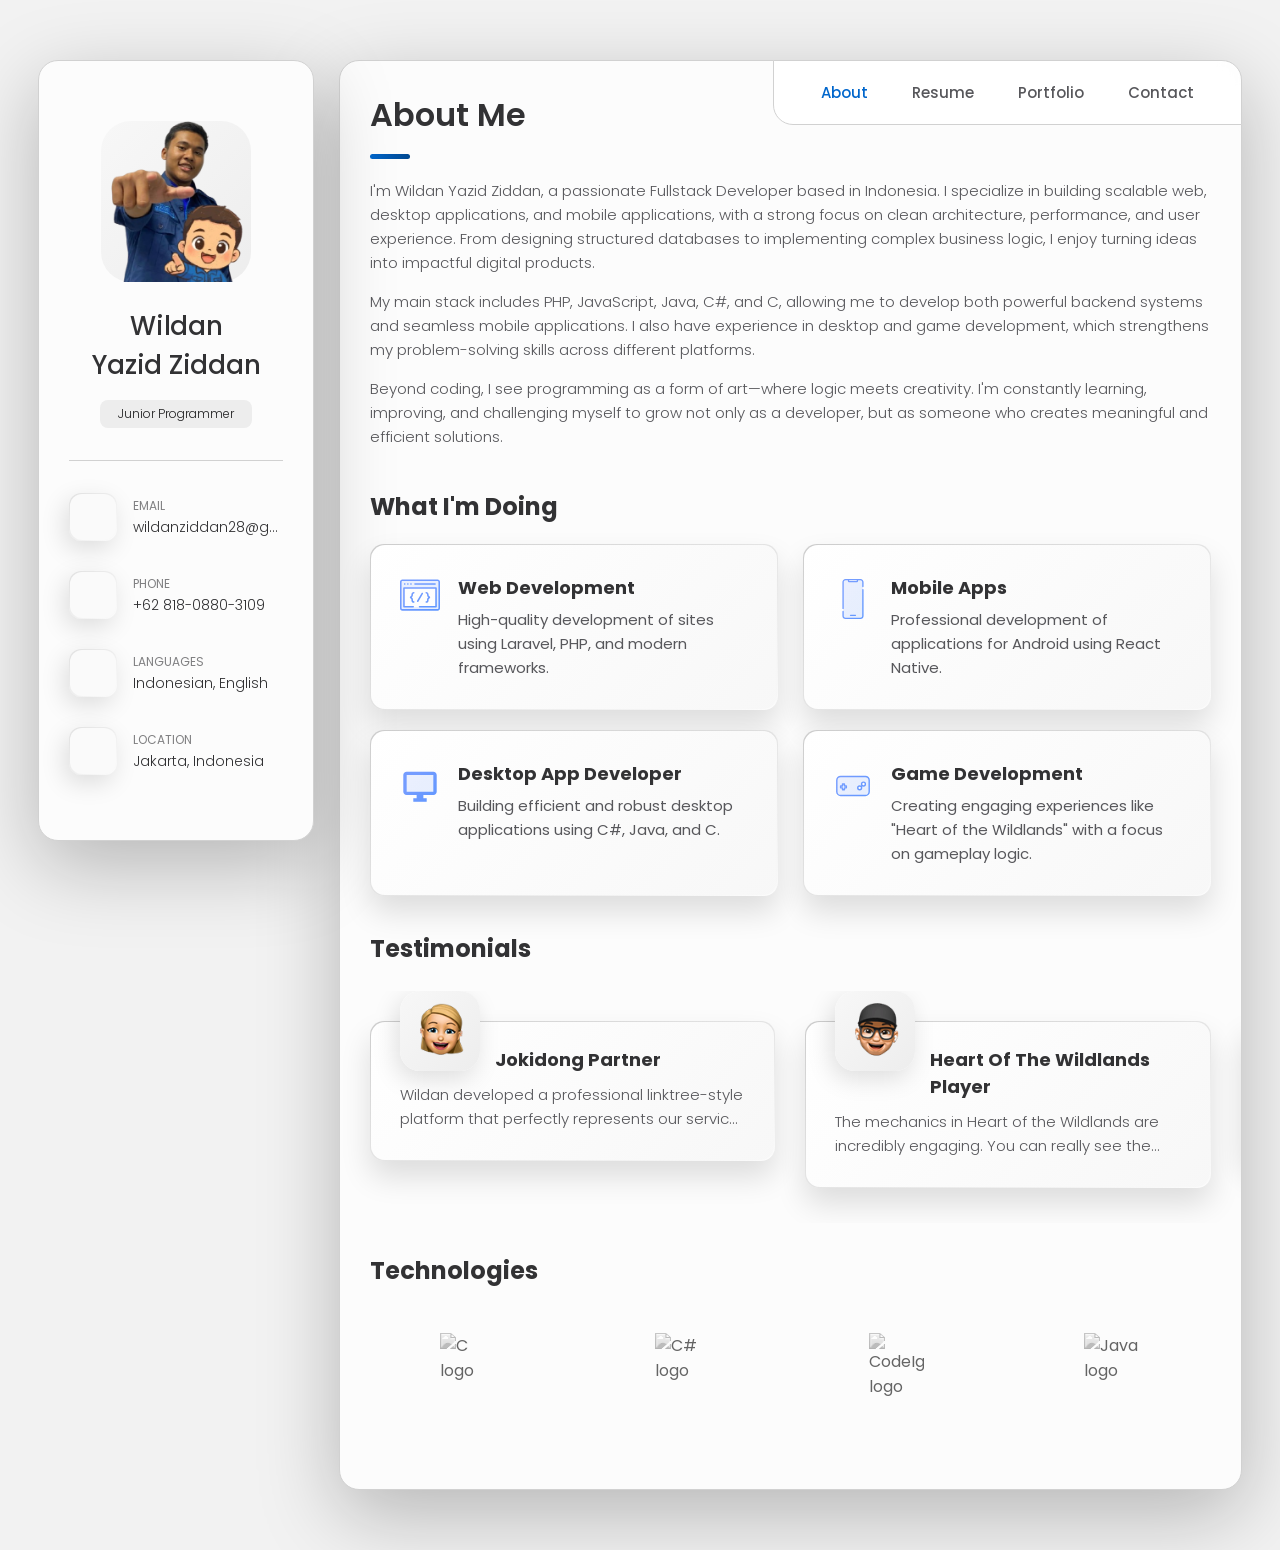
==== index.html @ c7991b30 "Initial commit: Portfolio" ====
<!DOCTYPE html>
<html lang="en">

<head>
  <meta charset="UTF-8">
  <meta http-equiv="X-UA-Compatible" content="IE=edge">
  <meta name="viewport" content="width=device-width, initial-scale=1.0">
  <title>Wildan Yazid Ziddan - Personal Portfolio</title>

  <link rel="shortcut icon" href="./assets/images/logo.png" type="image">

  <link rel="stylesheet" href="./assets/css/style.css">

  <link rel="preconnect" href="https://fonts.googleapis.com">
  <link rel="preconnect" href="https://fonts.gstatic.com" crossorigin>
  <link href="https://fonts.googleapis.com/css2?family=Poppins:wght@300;400;500;600&display=swap" rel="stylesheet">
</head>

<body>

  <main>

    <aside class="sidebar" data-sidebar>

      <div class="sidebar-info">

        <figure class="avatar-box">
          <img src="./assets/images/my-avatar.png" alt="Wildan Yazid Ziddan" width="80">
        </figure>

        <div class="info-content">
          <h1 class="name" title="Wildan Yazid Ziddan">Wildan <br> Yazid Ziddan</h1>

          <p class="title">Junior Programmer</p>
        </div>

        <button class="info_more-btn" data-sidebar-btn>
          <span>Show Contacts</span>

          <ion-icon name="chevron-down"></ion-icon>
        </button>

      </div>

      <div class="sidebar-info_more">

        <div class="separator"></div>

        <ul class="contacts-list">

          <li class="contact-item">

            <div class="icon-box">
              <ion-icon name="mail-outline"></ion-icon>
            </div>

            <div class="contact-info">
              <p class="contact-title">Email</p>

              <a href="mailto:wildanziddan28@gmail.com" class="contact-link">wildanziddan28@gmail.com</a>
            </div>

          </li>

          <li class="contact-item">

            <div class="icon-box">
              <ion-icon name="phone-portrait-outline"></ion-icon>
            </div>

            <div class="contact-info">
              <p class="contact-title">Phone</p>

              <a href="https://wa.me/6281808803109" class="contact-link">+62 818-0880-3109</a>
            </div>

          </li>

          <li class="contact-item">

            <div class="icon-box">
              <ion-icon name="calendar-outline"></ion-icon>
            </div>

            <div class="contact-info">
              <p class="contact-title">Languages</p>

              <time datetime="2026">Indonesian, English</time>
            </div>

          </li>

          <li class="contact-item">

            <div class="icon-box">
              <ion-icon name="location-outline"></ion-icon>
            </div>

            <div class="contact-info">
              <p class="contact-title">Location</p>

              <address>Jakarta, Indonesia</address>
            </div>

          </li>

        </ul>

        <div class="separator"></div>

        <ul class="social-list">

          <li class="social-item">
            <a href="https://github.com/WildanZiddan" class="social-link">
              <ion-icon name="logo-github"></ion-icon>
            </a>
          </li>

          <li class="social-item">
            <a href="https://www.linkedin.com/in/wildan-yazid-ziddan-b8626b362/" class="social-link">
              <ion-icon name="logo-linkedin"></ion-icon>
            </a>
          </li>

          <li class="social-item">
            <a href="https://www.instagram.com/wildanziddan28?utm_source=ig_web_button_share_sheet&igsh=ZDNlZDc0MzIxNw==" class="social-link">
              <ion-icon name="logo-instagram"></ion-icon>
            </a>
          </li>

        </ul>

      </div>

    </aside>

    <div class="main-content">

      <nav class="navbar">

        <ul class="navbar-list">

          <li class="navbar-item">
            <button class="navbar-link  active" data-nav-link>About</button>
          </li>

          <li class="navbar-item">
            <button class="navbar-link" data-nav-link>Resume</button>
          </li>

          <li class="navbar-item">
            <button class="navbar-link" data-nav-link>Portfolio</button>
          </li>

          <!-- <li class="navbar-item">
            <button class="navbar-link" data-nav-link>Blog</button>
          </li> -->

          <li class="navbar-item">
            <button class="navbar-link" data-nav-link>Contact</button>
          </li>

        </ul>

      </nav>

      <article class="about  active" data-page="about">

        <header>
          <h2 class="h2 article-title">About me</h2>
        </header>

        <section class="about-text">
          <p>
            I'm Wildan Yazid Ziddan, a passionate Fullstack Developer based in Indonesia. 
            I specialize in building scalable web, desktop applications, and mobile applications, with a strong focus on clean architecture, 
            performance, and user experience. From designing structured databases to implementing complex business logic, 
            I enjoy turning ideas into impactful digital products.
          </p>        

          <p>
            My main stack includes PHP, JavaScript, Java, C#, and C, allowing me to develop both powerful backend systems 
            and seamless mobile applications. I also have experience in desktop and game development, which strengthens my problem-solving 
            skills across different platforms.
          </p>        

          <p>
            Beyond coding, I see programming as a form of art—where logic meets creativity. I'm constantly learning, improving, 
            and challenging myself to grow not only as a developer, but as someone who creates meaningful and efficient solutions.
          </p>
        </section>


        <section class="service">

          <h3 class="h3 service-title">What i'm doing</h3>

          <ul class="service-list">

            <li class="service-item">

              <div class="service-icon-box">
                <img src="./assets/images/icon-dev.svg" alt="web development icon" width="40">
              </div>

              <div class="service-content-box">
                <h4 class="h4 service-item-title">Web development</h4>

                <p class="service-item-text">
                  High-quality development of sites using Laravel, PHP, and modern frameworks.
                </p>
              </div>

            </li>

            <li class="service-item">

              <div class="service-icon-box">
                <img src="./assets/images/icon-app.svg" alt="mobile app icon" width="40">
              </div>

              <div class="service-content-box">
                <h4 class="h4 service-item-title">Mobile apps</h4>

                <p class="service-item-text">
                  Professional development of applications for Android using React Native.
                </p>
              </div>

            </li>

            <li class="service-item">
              <div class="service-icon-box">
                <img src="./assets/images/icon-desktop.svg" alt="Desktop app icon" width="40">
              </div>
            
              <div class="service-content-box">
                <h4 class="h4 service-item-title">Desktop App Developer</h4>
                <p class="service-item-text">
                  Building efficient and robust desktop applications using C#, Java, and C.
                </p>
              </div>
            </li>

            <li class="service-item">
              <div class="service-icon-box">
                <img src="./assets/images/icon-game.svg" alt="Game development icon" width="40">
              </div>
            
              <div class="service-content-box">
                <h4 class="h4 service-item-title">Game Development</h4>
                <p class="service-item-text">
                  Creating engaging experiences like "Heart of the Wildlands" with a focus on gameplay logic.
                </p>
              </div>
            </li>
          </ul>

        </section>

        <section class="testimonials">

          <h3 class="h3 testimonials-title">Testimonials</h3>

          <ul class="testimonials-list has-scrollbar">

          <li class="testimonials-item">
            <div class="content-card" data-testimonials-item>
              <figure class="testimonials-avatar-box">
                <img src="./assets/images/avatar-2.png" alt="Joki Dong Client" width="60" data-testimonials-avatar>
              </figure>

              <h4 class="h4 testimonials-item-title" data-testimonials-title>Jokidong Partner</h4>

              <div class="testimonials-text" data-testimonials-text>
                <p>
                  Wildan developed a professional linktree-style platform that perfectly represents our service. 
                  The design is intuitive and the performance is top-notch, making it easier for our clients 
                  to access our coding and design services.
                </p>
              </div>
            </div>
            </li>

            <li class="testimonials-item">
            <div class="content-card" data-testimonials-item>
              <figure class="testimonials-avatar-box">
                <img src="./assets/images/avatar-1.png" alt="Game Player" width="60" data-testimonials-avatar>
              </figure>

              <h4 class="h4 testimonials-item-title" data-testimonials-title>Heart of the Wildlands Player</h4>

              <div class="testimonials-text" data-testimonials-text>
                <p>
                  The mechanics in Heart of the Wildlands are incredibly engaging. You can really see the effort 
                  put into the logic and gameplay balance. It's a solid project that demonstrates great potential 
                  in creative development.
                </p>
              </div>
            </div>
            </li>

            <li class="testimonials-item">
            <div class="content-card" data-testimonials-item>
              <figure class="testimonials-avatar-box">
                <img src="./assets/images/avatar-4.png" alt="Dans Laundry" width="60" data-testimonials-avatar>
              </figure>

              <h4 class="h4 testimonials-item-title" data-testimonials-title>Dans Laundry Partner</h4>

              <div class="testimonials-text" data-testimonials-text>
                <p>
                  The landing page Wildan created was essential for branding our laundry business. The information 
                  is presented clearly, the layout is professional, and it has helped build trust with our 
                  customers from the very first glance.
                </p>
              </div>
            </div>
          </li>

          </ul>

        </section>


        <div class="modal-container" data-modal-container>

          <div class="overlay" data-overlay></div>

          <section class="testimonials-modal">

            <button class="modal-close-btn" data-modal-close-btn>
              <ion-icon name="close-outline"></ion-icon>
            </button>

            <div class="modal-img-wrapper">
              <figure class="modal-avatar-box">
                <img src="./assets/images/avatar-1.png" alt="Client" width="80" data-modal-img>
              </figure>

              <img src="./assets/images/icon-quote.svg" alt="quote icon">
            </div>

            <div class="modal-content">
              <h4 class="h3 modal-title" data-modal-title>Client Feedback</h4>
              <time datetime="2026-02-15">15 February, 2026</time>
              <div data-modal-text>
                <p>Detailed feedback content goes here...</p>
              </div>
            </div>

          </section>

        </div>


        <section class="clients">
          <h3 class="h3 clients-title">Technologies</h3>        

          <ul class="clients-list has-scrollbar">       

            <li class="clients-item">
              <a>
                <img src="https://cdn.jsdelivr.net/gh/devicons/devicon/icons/c/c-original.svg" alt="C logo">
              </a>
            </li>       

            <li class="clients-item">
              <a>
                <img src="https://cdn.jsdelivr.net/gh/devicons/devicon/icons/csharp/csharp-original.svg" alt="C# logo">
              </a>
            </li>       

            <li class="clients-item">
              <a>
                <img src="https://cdn.simpleicons.org/codeigniter/EE4323" alt="CodeIgniter logo">
              </a>
            </li>       

            <li class="clients-item">
              <a>
                <img src="https://cdn.simpleicons.org/openjdk/FF9800" alt="Java logo">
              </a>
            </li>       

            <li class="clients-item">
              <a href="#">
                <img src="https://cdn.simpleicons.org/javascript/F7DF1E" alt="JavaScript logo">
              </a>
            </li>       

            <li class="clients-item">
              <a href="#">
                <img src="https://cdn.simpleicons.org/laravel/FF2D20" alt="Laravel logo">
              </a>
            </li>       

            <li class="clients-item">
              <a href="#">
                <img src="https://cdn.simpleicons.org/mysql/4479A1" alt="MySQL logo">
              </a>
            </li>       

            <li class="clients-item">
              <a href="#">
                <img src="https://cdn.simpleicons.org/php/777BB4" alt="PHP logo">
              </a>
            </li>       

            <li class="clients-item">
              <a href="#">
                <img src="https://cdn.simpleicons.org/react/61DAFB" alt="React logo">
              </a>
            </li>       

          </ul>
        </section>

      </article>

      <article class="resume" data-page="resume">

        <header>
          <h2 class="h2 article-title">Resume</h2>
        </header>

        <section class="timeline">
          <div class="title-wrapper">
            <div class="icon-box">
              <ion-icon name="book-outline"></ion-icon>
            </div>
          
            <h3 class="h3">Education</h3>
          </div>
        
          <ol class="timeline-list">
          
            <li class="timeline-item">
              <h4 class="h4 timeline-item-title">Astra Polytechnic — Informatics Management</h4>
              <span>2024 — 2027</span>
              <p class="timeline-text">
                Studying Informatics Management with a focus on software engineering, system analysis, and application development.
              </p>
            </li>
          
            <li class="timeline-item">
              <h4 class="h4 timeline-item-title">SMK 1 Perguruan Cikini — Software Engineering</h4>
              <span>2021 — 2024</span>
              <p class="timeline-text">
                Majored in software engineering, building strong fundamentals in programming, databases, and application development.
              </p>
            </li>
          
          </ol>
        
        </section>

        <section class="timeline">
          <div class="title-wrapper">
            <div class="icon-box">
              <ion-icon name="book-outline"></ion-icon>
            </div>        

            <h3 class="h3">Experience</h3>
          </div>        

          <ol class="timeline-list">        

            <li class="timeline-item">
              <h4 class="h4 timeline-item-title">Education Department Member – Programming Division, Informatics Management Student Association</h4>
              <span>2025 — 2026</span>
              <p class="timeline-text">
                Contributed to educational programs and student development initiatives, collaborating with teams 
                to organize academic activities and improve learning experiences.
              </p>
            </li>       

            <li class="timeline-item">
              <h4 class="h4 timeline-item-title">Head of Committee, Pelatihan UI/UX 2025</h4>
              <span>2025</span>
              <p class="timeline-text">
                Led the planning and execution of a UI/UX training program, coordinating teams, managing timelines, 
                and ensuring a successful and impactful event for participants.
              </p>
            </li>       

          </ol>       

        </section>

        <section class="skill">
        
          <h3 class="h3 skills-title">My skills</h3>
        
          <ul class="skills-list content-card">
          
            <li class="skills-item">
              <div class="title-wrapper">
                <h5 class="h5">Backend Development</h5>
                <data value="80">80%</data>
              </div>
            
              <div class="skill-progress-bg">
                <div class="skill-progress-fill" style="width: 80%;"></div>
              </div>
              <p class="skill-text">Laravel, Codeigniter, PHP, C#</p>
            </li>
          
            <li class="skills-item">
              <div class="title-wrapper">
                <h5 class="h5">Frontend & Mobile Development</h5>
                <data value="90">90%</data>
              </div>
            
              <div class="skill-progress-bg">
                <div class="skill-progress-fill" style="width: 90%;"></div>
              </div>
              <p class="skill-text">JavaScript, React Native, Mobile UI/UX Design</p>
            </li>
          
            <li class="skills-item">
              <div class="title-wrapper">
                <h5 class="h5">Desktop & Game Development</h5>
                <data value="75">75%</data>
              </div>
            
              <div class="skill-progress-bg">
                <div class="skill-progress-fill" style="width: 75%;"></div>
              </div>
              <p class="skill-text">C#(Desktop Apps), Java, C(CLI Integrated)</p>
            </li>
          
            <li class="skills-item">
              <div class="title-wrapper">
                <h5 class="h5">Database & System Design</h5>
                <data value="70">70%</data>
              </div>
            
              <div class="skill-progress-bg">
                <div class="skill-progress-fill" style="width: 70%;"></div>
              </div>
              <p class="skill-text">MySQL, SQL Server, System Architecture</p>
            </li>
          
            <li class="skills-item">
              <div class="title-wrapper">
                <h5 class="h5">Software Engineering</h5>
                <data value="75">75%</data>
              </div>
            
              <div class="skill-progress-bg">
                <div class="skill-progress-fill" style="width: 75%;"></div>
              </div>
              <p class="skill-text">UML Modeling, SRS, BRD, Technical Documentation</p>
            </li>
          
          </ul>
        
        </section>
      </article>

      <article class="portfolio" data-page="portfolio">

        <header>
          <h2 class="h2 article-title">Portfolio</h2>
        </header>

        <section class="projects">

          <ul class="filter-list">
            <li class="filter-item"><button class="active" data-filter-btn>All</button></li>
            <li class="filter-item"><button data-filter-btn>Web development</button></li>
            <li class="filter-item"><button data-filter-btn>Application Development</button></li>
              <li class="filter-item"><button data-filter-btn>Game Development</button></li>
          </ul>

          <div class="filter-select-box">
            <button class="filter-select" data-select>
              <div class="select-value" data-selecct-value>Select category</div>
              <div class="select-icon"><ion-icon name="chevron-down"></ion-icon></div>
            </button>
            <ul class="select-list">
              <li class="select-item"><button data-select-item>All</button></li>
              <li class="select-item"><button data-select-item>Web development</button></li>
              <li class="select-item"><button data-select-item>Application Development</button></li>
              <li class="select-item"><button data-select-item>Game Development</button></li>
            </ul>
          </div>

          <ul class="project-list">

            <li class="project-item  active" data-filter-item data-category="web development">
              <a href="https://joki-dong-linktree.vercel.app/" target="_blank">
                <figure class="project-img">
                  <div class="project-item-icon-box"><ion-icon name="eye-outline"></ion-icon></div>
                  <img src="./assets/images/project-jokidong.png" alt="Joki Dong" loading="lazy">
                </figure>
                <h3 class="project-title">Joki Dong Linktree</h3>
                <p class="project-category">Web development</p>
              </a>
            </li>

            <li class="project-item  active" data-filter-item data-category="application development">
              <a href="#">
                <figure class="project-img">
                  <div class="project-item-icon-box"><ion-icon name="eye-outline"></ion-icon></div>
                  <img src="./assets/images/project-smed.png" alt="Pharmacy Management System" loading="lazy">
                </figure>
                <h3 class="project-title">S-Med</h3>
                <p class="project-category">Application Development</p>
              </a>
            </li>

            <li class="project-item  active" data-filter-item data-category="application development">
              <a href="#">
                <figure class="project-img">
                  <div class="project-item-icon-box"><ion-icon name="eye-outline"></ion-icon></div>
                  <img src="./assets/images/project-karaokepoprock.png" alt="PopRock" loading="lazy">
                </figure>
                <h3 class="project-title">Karaoke PopRock — Karaoke Management System</h3>
                <p class="project-category">Application Development</p>
              </a>
            </li>

            <li class="project-item  active" data-filter-item data-category="game development">
              <a href="#">
                <figure class="project-img">
                  <div class="project-item-icon-box"><ion-icon name="eye-outline"></ion-icon></div>
                  <img src="./assets/images/project-hotw.png" alt="Heart Of The Wildlands" loading="lazy">
                </figure>
                <h3 class="project-title">Heart Of The Wildlands - 2D Game</h3>
                <p class="project-category">Game Development</p>
              </a>
            </li>

            <li class="project-item  active" data-filter-item data-category="web development">
              <a href="#">
                <figure class="project-img">
                  <div class="project-item-icon-box"><ion-icon name="eye-outline"></ion-icon></div>
                  <img src="./assets/images/project-danslaundry.png" alt="Dans Laundry Landing Page" loading="lazy">
                </figure>
                <h3 class="project-title">Dans Laundry Landing Page</h3>
                <p class="project-category">Web Development</p>
              </a>
            </li>

            </ul>

        </section>

      </article>

      <!-- <article class="blog" data-page="blog">

        <header>
          <h2 class="h2 article-title">Blog</h2>
        </header>

        <section class="blog-posts">

          <ul class="blog-posts-list">

            <li class="blog-post-item">
              <a href="#">
                <figure class="blog-banner-box">
                  <img src="./assets/images/blog-1.jpg" alt="Migration Challenges" loading="lazy">
                </figure>
                <div class="blog-content">
                  <div class="blog-meta">
                    <p class="blog-category">Development</p>
                    <span class="dot"></span>
                    <time datetime="2025-09-24">Sep 24, 2025</time>
                  </div>
                  <h3 class="h3 blog-item-title">Migrating from ASP.NET to Laravel 9</h3>
                  <p class="blog-text">
                    Lessons learned while handling risk management and database mapping.
                  </p>
                </div>
              </a>
            </li>

            <li class="blog-post-item">
              <a href="#">
                <figure class="blog-banner-box">
                  <img src="./assets/images/blog-2.jpg" alt="React Native Tips" loading="lazy">
                </figure>
                <div class="blog-content">
                  <div class="blog-meta">
                    <p class="blog-category">Mobile</p>
                    <span class="dot"></span>
                    <time datetime="2026-01-22">Jan 22, 2026</time>
                  </div>
                  <h3 class="h3 blog-item-title">Building a Simple Egg Timer in React Native</h3>
                  <p class="blog-text">
                    A walkthrough of state management and interval hooks in mobile development.
                  </p>
                </div>
              </a>
            </li>

            </ul>

        </section>

      </article> -->

      <article class="contact" data-page="contact">

        <header>
          <h2 class="h2 article-title">Contact</h2>
        </header>

        <section class="mapbox" data-mapbox>
          <figure>
            <iframe
              src="https://www.google.com/maps/embed?pb=!1m18!1m12!1m3!1d126906.3074874806!2d106.7196772!3d-6.229728!2m3!1f0!2f0!3f0!3m2!1i1024!2i768!4f13.1!3m3!1m2!1s0x2e69f3e945e3fa87%3A0x401576d14193040!2sJakarta!5e0!3m2!1sen!2sid!4v1640000000000!5m2!1sen!2sid"
              width="400" height="300" loading="lazy"></iframe>
          </figure>
        </section>

        <section class="contact-form">

          <h3 class="h3 form-title">Contact Form</h3>

          <form action="https://formsubmit.co/wildanziddan28@gmail.com" method="POST" class="form" target="_blank" data-form>

            <div class="input-wrapper">
              <input type="text" name="fullname" class="form-input" placeholder="Full name" required data-form-input>

              <input type="email" name="email" class="form-input" placeholder="Email address" required data-form-input>
            </div>

            <textarea name="message" class="form-input" placeholder="Your Message" required data-form-input></textarea>

            <button class="form-btn" type="submit" disabled data-form-btn>
              <ion-icon name="paper-plane"></ion-icon>
              <span>Send Message</span>
            </button>

          </form>

        </section>

      </article>

    </div>

  </main>

  <script src="./assets/js/script.js"></script>

  <script type="module" src="https://unpkg.com/ionicons@5.5.2/dist/ionicons/ionicons.esm.js"></script>
  <script nomodule src="https://unpkg.com/ionicons@5.5.2/dist/ionicons/ionicons.js"></script>

</body>

</html>
---- assets/css/style.css ----
/*-----------------------------------*\
  #style.css
\*-----------------------------------*/


/**
 * copyright 2022 @codewithsadee
 */





/*-----------------------------------*\
  #CUSTOM PROPERTY
\*-----------------------------------*/

:root {

  /**
   * colors
   */

  /* BACKGROUND UTAMA - Putih bersih */
/* BACKGROUND */
  --bg-gradient-onyx: linear-gradient(to bottom right, hsl(0, 0%, 97%), hsl(0, 0%, 93%));
  --smoky-black: hsl(0, 0%, 95%); /* body background */

  /* CONTAINER */
  --bg-gradient-jet: linear-gradient(135deg, hsl(0, 0%, 100%), hsl(0, 0%, 97%));
  --eerie-black-1: hsl(0, 0%, 100%);
  --eerie-black-2: hsl(0, 0%, 99%);
  --onyx: hsl(0, 0%, 93%);
  --jet: hsl(0, 0%, 82%); /* border — lebih gelap biar keliatan */

  /* TEKS */
  --white-1: hsl(240, 2%, 12%);   /* judul utama */
  --white-2: hsl(240, 2%, 20%);   /* teks sekunder */
  --light-gray: hsl(240, 2%, 35%);
  --light-gray-70: hsla(240, 2%, 30%, 0.7);

  /* AKSEN BIRU */
  --orange-yellow-crayola: hsl(210, 100%, 40%);
  --vegas-gold: hsl(210, 100%, 35%);
  --text-gradient-yellow: linear-gradient(to right, hsl(210, 100%, 40%), hsl(210, 100%, 28%));

  /* GRADIENT AKSEN */
  --bg-gradient-yellow-1: linear-gradient(to bottom right, hsl(210, 100%, 50%), hsla(210, 100%, 40%, 0));
  --bg-gradient-yellow-2: linear-gradient(135deg, hsla(210, 100%, 45%, 0.15), hsla(210, 100%, 40%, 0)) hsl(0, 0%, 100%);
  --border-gradient-onyx: linear-gradient(to bottom right, hsl(0, 0%, 80%), transparent);

  /* SHADOW — lebih ringan untuk light mode */
  --shadow-1: -4px 8px 24px hsla(0, 0%, 0%, 0.08);
  --shadow-2: 0 16px 30px hsla(0, 0%, 0%, 0.08);
  --shadow-3: 0 16px 40px hsla(0, 0%, 0%, 0.08);
  --shadow-4: 0 25px 50px hsla(0, 0%, 0%, 0.06);
  --shadow-5: 0 24px 80px hsla(0, 0%, 0%, 0.10);


  /**
   * typography
   */

  /* font-family */
  --ff-poppins: 'Poppins', sans-serif;

  /* font-size */
  --fs-1: 24px;
  --fs-2: 18px;
  --fs-3: 17px;
  --fs-4: 16px;
  --fs-5: 15px;
  --fs-6: 14px;
  --fs-7: 13px;
  --fs-8: 11px;

  /* font-weight */
  --fw-300: 300;
  --fw-400: 400;
  --fw-500: 500;
  --fw-600: 600;

  /**
   * shadow
   */
  
  --shadow-1: -4px 8px 24px hsla(0, 0%, 0%, 0.25);
  --shadow-2: 0 16px 30px hsla(0, 0%, 0%, 0.25);
  --shadow-3: 0 16px 40px hsla(0, 0%, 0%, 0.25);
  --shadow-4: 0 25px 50px hsla(0, 0%, 0%, 0.15);
  --shadow-5: 0 24px 80px hsla(0, 0%, 0%, 0.25);

  /**
   * transition
   */

  --transition-1: 0.25s ease;
  --transition-2: 0.5s ease-in-out;

}





/*-----------------------------------*\
  #RESET
\*-----------------------------------*/

*, *::before, *::after {
  margin: 0;
  padding: 0;
  box-sizing: border-box;
}

a { text-decoration: none; }

li { list-style: none; }

img, ion-icon, a, button, time, span, svg  { display: block; }

button {
  font: inherit;
  background: none;
  border: none;
  text-align: left;
  cursor: pointer;
}

input, textarea {
  display: block;
  width: 100%;
  background: none;
  font: inherit;
}

::selection {
  background: var(--orange-yellow-crayola);
  color: var(--smoky-black);
}

:focus { outline-color: var(--orange-yellow-crayola); }

html { font-family: var(--ff-poppins); }

body { background: var(--smoky-black); }





/*-----------------------------------*\
  #REUSED STYLE
\*-----------------------------------*/

.sidebar,
article {
  background: var(--eerie-black-2);
  border: 1px solid var(--jet);
  border-radius: 20px;
  padding: 15px 30px;
  box-shadow: var(--shadow-1);
  z-index: 1;
}

.separator {
  width: 100%;
  height: 1px;
  background: var(--jet);
  margin: 16px 0;
}

.icon-box {
  position: relative;
  background: linear-gradient(to bottom right, hsl(0, 0%, 88%), transparent);
  width: 30px;
  height: 30px;
  border-radius: 8px;
  display: flex;
  justify-content: center;
  align-items: center;
  font-size: 16px;
  color: var(--orange-yellow-crayola);
  box-shadow: var(--shadow-1);
  z-index: 1;
}

.icon-box::before {
  content: "";
  position: absolute;
  inset: 1px;
  background: hsl(0, 0%, 98%);
  border-radius: inherit;
  z-index: -1;
}

.icon-box ion-icon { --ionicon-stroke-width: 35px; }

article { display: none; }

article.active {
  display: block;
  animation: fade 0.5s ease backwards;
}

@keyframes fade {
  0% { opacity: 0; }
  100% { opacity: 1; }
}

.h2,
.h3,
.h4,
.h5 {
  color: var(--white-2);
  text-transform: capitalize;
}

.h2 { font-size: var(--fs-1); }

.h3 { font-size: var(--fs-2); }

.h4 { font-size: var(--fs-4); }

.h5 {
  font-size: var(--fs-7);
  font-weight: var(--fw-500);
}

.article-title {
  position: relative;
  padding-bottom: 7px;
}

.article-title::after {
  content: "";
  position: absolute;
  bottom: 0;
  left: 0;
  width: 30px;
  height: 3px;
  background: var(--text-gradient-yellow);
  border-radius: 3px;
}

.has-scrollbar::-webkit-scrollbar {
  width: 5px; /* for vertical scrollbar */
  height: 5px; /* for horizontal scrollbar */
}

.has-scrollbar::-webkit-scrollbar-track {
  background: var(--onyx);
  border-radius: 5px;
}

.has-scrollbar::-webkit-scrollbar-thumb {
  background: var(--orange-yellow-crayola);
  border-radius: 5px;
}

.has-scrollbar::-webkit-scrollbar-button { width: 20px; }

.content-card {
  position: relative;
  background: var(--border-gradient-onyx);
  padding: 15px;
  padding-top: 45px;
  border-radius: 14px;
  box-shadow: var(--shadow-2);
  cursor: pointer;
  z-index: 1;
}

.content-card::before {
  content: "";
  position: absolute;
  inset: 1px;
  background: var(--bg-gradient-jet);
  border-radius: inherit;
  z-index: -1;
}





/*-----------------------------------*\
  #MAIN
\*-----------------------------------*/

main {
  margin: 15px 12px;
  margin-bottom: 75px;
  padding: 0 3%;
  min-width: 259px;
}





/*-----------------------------------*\
  #SIDEBAR
\*-----------------------------------*/

.sidebar {
  margin-bottom: 15px;
  max-height: 112px;
  overflow: hidden;
  transition: var(--transition-2);
}

.sidebar.active { max-height: 405px; }

.sidebar-info {
  position: relative;
  display: flex;
  justify-content: flex-start;
  align-items: center;
  gap: 15px;
}

.avatar-box {
  background: var(--bg-gradient-onyx);
  border-radius: 20px;
}

.info-content .name {
  color: var(--white-2);
  font-size: var(--fs-3);
  font-weight: var(--fw-500);
  letter-spacing: -0.25px;
  margin-bottom: 10px;
}

.info-content .title {
  color: var(--white-1);
  background: var(--onyx);
  font-size: var(--fs-8);
  font-weight: var(--fw-300);
  width: max-content;
  padding: 3px 12px;
  border-radius: 8px;
}

.info_more-btn {
  position: absolute;
  top: -15px;
  right: -30px;
  border-radius: 0 15px;
  font-size: 13px;
  color: var(--orange-yellow-crayola);
  background: var(--border-gradient-onyx);
  padding: 10px;
  box-shadow: var(--shadow-2);
  transition: var(--transition-1);
  z-index: 1;
}

.info_more-btn::before {
  content: "";
  position: absolute;
  inset: 1px;
  border-radius: inherit;
  background: var(--bg-gradient-jet);
  transition: var(--transition-1);
  z-index: -1;
}

.info_more-btn:hover,
.info_more-btn:focus { background: var(--bg-gradient-yellow-1); }

.info_more-btn:hover::before,
.info_more-btn:focus::before { background: var(--bg-gradient-yellow-2); }

.info_more-btn span { display: none; }

.sidebar-info_more {
  opacity: 0;
  visibility: hidden;
  transition: var(--transition-2);
}

.sidebar.active .sidebar-info_more {
  opacity: 1;
  visibility: visible;
}

.contacts-list {
  display: grid;
  grid-template-columns: 1fr;
  gap: 16px;
}

.contact-item {
  min-width: 100%;
  display: flex;
  align-items: center;
  gap: 16px;
}

.contact-info {
  max-width: calc(100% - 46px);
  width: calc(100% - 40px);
}

.contact-title {
  color: var(--light-gray-70);
  font-size: var(--fs-8);
  text-transform: uppercase;
  margin-bottom: 2px;
}

.contact-info :is(.contact-link, time, address) {
  color: var(--white-2);
  font-size: var(--fs-7);
}

.contact-info address { font-style: normal; }

.social-list {
  display: flex;
  justify-content: flex-start;
  align-items: center;
  gap: 15px;
  padding-bottom: 4px;
  padding-left: 7px;
}

.social-item .social-link {
  color: var(--light-gray-70);
  font-size: 18px;
}


.social-item .social-link:hover { color: var(--light-gray); }





/*-----------------------------------*\
  #NAVBAR
\*-----------------------------------*/

.navbar {
  position: fixed;
  bottom: 0;
  left: 0;
  width: 100%;
  background: hsla(0, 0%, 100%, 0.85);
  backdrop-filter: blur(10px);
  border: 1px solid var(--jet);
  border-radius: 12px 12px 0 0;
  box-shadow: var(--shadow-2);
  z-index: 5;
}

.navbar-list {
  display: flex;
  flex-wrap: wrap;
  justify-content: center;
  align-items: center;
  padding: 0 10px;
}

.navbar-link {
  color: var(--light-gray);
  font-size: var(--fs-8);
  padding: 20px 7px;
  transition: color var(--transition-1);
}

.navbar-link:hover,
.navbar-link:focus { color: var(--light-gray-70); }

.navbar-link.active { color: var(--orange-yellow-crayola); }





/*-----------------------------------*\
  #ABOUT
\*-----------------------------------*/

.about .article-title { margin-bottom: 15px; }

.about-text {
  color: var(--light-gray);
  font-size: var(--fs-6);
  font-weight: var(--fw-300);
  line-height: 1.6;
}

.about-text p { margin-bottom: 15px; }



/**
 * #service 
 */

.service { margin-bottom: 35px; }

.service-title { margin-bottom: 20px; }

.service-list {
  display: grid;
  grid-template-columns: 1fr;
  gap: 20px;
}

.service-item {
  position: relative;
  background: var(--border-gradient-onyx);
  padding: 20px;
  border-radius: 14px;
  box-shadow: var(--shadow-2);
  z-index: 1;
}

.service-item::before {
  content: "";
  position: absolute;
  inset: 1px;
  background: var(--bg-gradient-jet);
  border-radius: inherit;
  z-index: -1;
}

.service-icon-box { margin-bottom: 10px; }

.service-icon-box img { margin: auto; filter: invert(31%) sepia(94%) saturate(2542%) hue-rotate(198deg) brightness(101%) contrast(105%);}

.service-content-box { text-align: center; }

.service-item-title { margin-bottom: 7px; }

.service-item-text {
  color: var(--light-gray);
  font-size: var(--fs-6);
  font-weight: var(--fw-3);
  line-height: 1.6;
}


/**
 * #testimonials 
 */

.testimonials { margin-bottom: 30px; }

.testimonials-title { margin-bottom: 20px; }

.testimonials-list {
  display: flex;
  justify-content: flex-start;
  align-items: flex-start;
  gap: 15px;
  margin: 0 -15px;
  padding: 25px 15px;
  padding-bottom: 35px;
  overflow-x: auto;
  scroll-behavior: smooth;
  overscroll-behavior-inline: contain;
  scroll-snap-type: inline mandatory;
}

.testimonials-item {
  min-width: 100%;
  scroll-snap-align: center;
}

.testimonials-avatar-box {
  position: absolute;
  top: 0;
  left: 0;
  transform: translate(15px, -25px);
  background: var(--bg-gradient-onyx);
  border-radius: 14px;
  box-shadow: var(--shadow-1);
}

.testimonials-item-title { margin-bottom: 7px; }

.testimonials-text {
  color: var(--light-gray);
  font-size: var(--fs-6);
  font-weight: var(--fw-300);
  line-height: 1.6;
  display: -webkit-box;
  line-clamp: 4;
  -webkit-line-clamp: 4;
  -webkit-box-orient: vertical;
  overflow: hidden;
}


/**
 * #testimonials-modal
 */

.modal-container {
  position: fixed;
  top: 0;
  left: 0;
  width: 100%;
  height: 100%;
  display: flex;
  justify-content: center;
  align-items: center;
  overflow-y: auto;
  overscroll-behavior: contain;
  z-index: 20;
  pointer-events: none;
  visibility: hidden;
}

.modal-container::-webkit-scrollbar { display: none; }

.modal-container.active {
  pointer-events: all;
  visibility: visible;
}

.overlay {
  position: fixed;
  top: 0;
  left: 0;
  width: 100%;
  height: 100vh;
  background: hsl(0, 0%, 5%);
  opacity: 0;
  visibility: hidden;
  pointer-events: none;
  z-index: 1;
  transition: var(--transition-1);
}

.overlay.active {
  opacity: 0.8;
  visibility: visible;
  pointer-events: all;
}

.testimonials-modal {
  background: var(--eerie-black-2);
  position: relative;
  padding: 15px;
  margin: 15px 12px;
  border: 1px solid var(--jet);
  border-radius: 14px;
  box-shadow: var(--shadow-5);
  transform: scale(1.2);
  opacity: 0;
  transition: var(--transition-1);
  z-index: 2;
}

.modal-container.active .testimonials-modal {
  transform: scale(1);
  opacity: 1;
}

.modal-close-btn {
  position: absolute;
  top: 15px;
  right: 15px;
  background: var(--onyx);
  border-radius: 8px;
  width: 32px;
  height: 32px;
  display: flex;
  justify-content: center;
  align-items: center;
  color: var(--white-2);
  font-size: 18px;
  opacity: 0.7;
}

.modal-close-btn:hover,
.modal-close-btn:focus { opacity: 1; }

.modal-close-btn ion-icon { --ionicon-stroke-width: 50px; }

.modal-avatar-box {
  background: var(--bg-gradient-onyx);
  width: max-content;
  border-radius: 14px;
  margin-bottom: 15px;
  box-shadow: var(--shadow-2);
}

.modal-img-wrapper > img { display: none; }

.modal-title { margin-bottom: 4px; }

.modal-content time {
  font-size: var(--fs-6);
  color: var(--light-gray-70);
  font-weight: var(--fw-300);
  margin-bottom: 10px;
}

.modal-content p {
  color: var(--light-gray);
  font-size: var(--fs-6);
  font-weight: var(--fw-300);
  line-height: 1.6;
}


/**
 * #clients 
 */

.clients { margin-bottom: 15px; }

.clients-list {
  display: flex;
  justify-content: flex-start;
  align-items: flex-start;
  gap: 15px;
  margin: 0 -15px;
  padding: 25px;
  padding-bottom: 25px;
  overflow-x: auto;
  scroll-behavior: smooth;
  overscroll-behavior-inline: contain;
  scroll-snap-type: inline mandatory;
  scroll-padding-inline: 25px;
}

.clients-item {
  min-width: 50%;
  scroll-snap-align: start;
}

.clients-item img {
  width: 100%;
  max-width: 55px;
  margin: auto;
  filter: grayscale(1);
  transition: 0.3s ease;
  opacity: 0.6;
}

.clients-item img:hover { filter: grayscale(0); opacity: 1;
  transform: scale(1.1);}





/*-----------------------------------*\
  #RESUME
\*-----------------------------------*/

.article-title { margin-bottom: 30px; }


/**
 * education and experience 
 */

.timeline { margin-bottom: 30px; }

.timeline .title-wrapper {
  display: flex;
  align-items: center;
  gap: 15px;
  margin-bottom: 25px;
}

.timeline-list {
  font-size: var(--fs-6);
  margin-left: 45px;
}

.timeline-item { position: relative; }

.timeline-item:not(:last-child) { margin-bottom: 20px; }

.timeline-item-title {
  font-size: var(--fs-6);
  line-height: 1.3;
  margin-bottom: 7px;
}

.timeline-list span {
  color: var(--vegas-gold);
  font-weight: var(--fw-400);
  line-height: 1.6;
}

.timeline-item:not(:last-child)::before {
  content: "";
  position: absolute;
  top: -25px;
  left: -30px;
  width: 1px;
  height: calc(100% + 50px);
  background: var(--jet);
}

.timeline-item::after {
  content: "";
  position: absolute;
  top: 5px;
  left: -33px;
  height: 6px;
  width: 6px;
  background: var(--text-gradient-yellow);
  border-radius: 50%;
  box-shadow: 0 0 0 4px var(--jet);
}

.timeline-text {
  color: var(--light-gray);
  font-weight: var(--fw-300);
  line-height: 1.6;
}


/**
 * skills 
 */

.skills-title { margin-bottom: 20px; }

.skills-list { padding: 20px; }


.skills-item:not(:last-child) { margin-bottom: 15px; }

.skill .title-wrapper {
  display: flex;
  align-items: center;
  gap: 5px;
  margin-bottom: 8px;
}

.skill .title-wrapper data {
  color: var(--light-gray);
  font-size: var(--fs-7);
  font-weight: var(--fw-300);
}

.skill-progress-bg {
  background: var(--jet);
  width: 100%;
  height: 8px;
  border-radius: 10px;
}

.skill-progress-fill {
  background: var(--text-gradient-yellow);
  height: 100%;
  border-radius: inherit;
}

.skill-text {
  color: var(--light-gray);
  font-weight: var(--fw-300);
  line-height: 1.6;
}





/*-----------------------------------*\
  #PORTFOLIO
\*-----------------------------------*/

.filter-list { display: none; }

.filter-select-box {
  position: relative;
  margin-bottom: 25px;
}

.filter-select {
  background: var(--eerie-black-2);
  color: var(--light-gray);
  display: flex;
  justify-content: space-between;
  align-items: center;
  width: 100%;
  padding: 12px 16px;
  border: 1px solid var(--jet);
  border-radius: 14px;
  font-size: var(--fs-6);
  font-weight: var(--fw-300);
}

.filter-select.active .select-icon { transform: rotate(0.5turn); }

.select-list {
  background: var(--eerie-black-2);
  position: absolute;
  top: calc(100% + 6px);
  width: 100%;
  padding: 6px;
  border: 1px solid var(--jet);
  border-radius: 14px;
  z-index: 2;
  opacity: 0;
  visibility: hidden;
  pointer-events: none;
  transition: 0.15s ease-in-out;
}

.filter-select.active + .select-list {
  opacity: 1;
  visibility: visible;
  pointer-events: all;
}

.select-item button {
  background: var(--eerie-black-2);
  color: var(--light-gray);
  font-size: var(--fs-6);
  font-weight: var(--fw-300);
  text-transform: capitalize;
  width: 100%;
  padding: 8px 10px;
  border-radius: 8px;
}

.select-item button:hover { --eerie-black-2: hsl(240, 2%, 20%); }

.project-list {
  display: grid;
  grid-template-columns: 1fr;
  gap: 30px;
  margin-bottom: 10px;
}

.project-item { display: none; }

.project-item.active {
  display: block;
  animation: scaleUp 0.25s ease forwards;
}

@keyframes scaleUp {
  0% { transform: scale(0.5); }
  100% { transform: scale(1); }
}

.project-item > a { width: 100%; }

.project-img {
  position: relative;
  width: 100%;
  height: 200px;
  border-radius: 16px;
  overflow: hidden;
  margin-bottom: 15px;
}

.project-img::before {
  content: "";
  position: absolute;
  top: 0;
  left: 0;
  width: 100%;
  height: 100%;
  background: transparent;
  z-index: 1;
  transition: var(--transition-1);
}

.project-item > a:hover .project-img::before { background: hsla(0, 0%, 0%, 0.5); }

.project-item-icon-box {
  --scale: 0.8;

  background: var(--jet);
  color: var(--orange-yellow-crayola);
  position: absolute;
  top: 50%;
  left: 50%;
  transform: translate(-50%, -50%) scale(var(--scale));
  font-size: 20px;
  padding: 18px;
  border-radius: 12px;
  opacity: 0;
  z-index: 1;
  transition: var(--transition-1);
}

.project-item > a:hover .project-item-icon-box {
  --scale: 1;
  opacity: 1;
}

.project-item-icon-box ion-icon { --ionicon-stroke-width: 50px; }

.project-img img {
  width: 100%;
  height: 100%;
  object-fit: cover;
  transition: var(--transition-1);
}

.project-item > a:hover img { transform: scale(1.1); }

.project-title,
.project-category { margin-left: 10px; }

.project-title {
  color: var(--white-2);
  font-size: var(--fs-5);
  font-weight: var(--fw-400);
  text-transform: capitalize;
  line-height: 1.3;
}

.project-category {
  color: var(--light-gray-70);
  font-size: var(--fs-6);
  font-weight: var(--fw-300);
}





/*-----------------------------------*\
  #BLOG
\*-----------------------------------*/

.blog-posts { margin-bottom: 10px; }

.blog-posts-list {
  display: grid;
  grid-template-columns: 1fr;
  gap: 20px;
}

.blog-post-item > a {
  position: relative;
  background: var(--border-gradient-onyx);
  height: 100%;
  box-shadow: var(--shadow-4);
  border-radius: 16px;
  z-index: 1;
}

.blog-post-item > a::before {
  content: "";
  position: absolute;
  inset: 1px;
  border-radius: inherit;
  background: var(--eerie-black-1);
  z-index: -1;
}

.blog-banner-box {
  width: 100%;
  height: 200px;
  border-radius: 12px;
  overflow: hidden;
}

.blog-banner-box img {
  width: 100%;
  height: 100%;
  object-fit: cover;
  transition: var(--transition-1);
}

.blog-post-item > a:hover .blog-banner-box img { transform: scale(1.1); }

.blog-content { padding: 15px; }

.blog-meta {
  display: flex;
  justify-content: flex-start;
  align-items: center;
  gap: 7px;
  margin-bottom: 10px;
}

.blog-meta :is(.blog-category, time) {
  color: var(--light-gray-70);
  font-size: var(--fs-6);
  font-weight: var(--fw-300);
}

.blog-meta .dot {
  background: var(--light-gray-70);
  width: 4px;
  height: 4px;
  border-radius: 4px;
}

.blog-item-title {
  margin-bottom: 10px;
  line-height: 1.3;
  transition: var(--transition-1);
}

.blog-post-item > a:hover .blog-item-title { color: var(--orange-yellow-crayola); }

.blog-text {
  color: var(--light-gray);
  font-size: var(--fs-6);
  font-weight: var(--fw-300);
  line-height: 1.6;
}





/*-----------------------------------*\
  #CONTACT
\*-----------------------------------*/

.mapbox {
  position: relative;
  height: 250px;
  width: 100%;
  border-radius: 16px;
  margin-bottom: 30px;
  border: 1px solid var(--jet);
  overflow: hidden;
}

.mapbox figure { height: 100%; }

.mapbox iframe {
  width: 100%;
  height: 100%;
  border: none;
  filter: grayscale(1) invert(1);
}

.contact-form { margin-bottom: 10px; }

.form-title { margin-bottom: 20px; }

.input-wrapper {
  display: grid;
  grid-template-columns: 1fr;
  gap: 25px;
  margin-bottom: 25px;
}

.form-input {
  color: var(--white-2);
  font-size: var(--fs-6);
  font-weight: var(--fw-400);
  padding: 13px 20px;
  border: 1px solid var(--jet);
  border-radius: 14px;
  outline: none;
}

.form-input::placeholder { font-weight: var(--fw-500); }

.form-input:focus { border-color: var(--orange-yellow-crayola); }

textarea.form-input {
  min-height: 100px;
  height: 120px;
  max-height: 200px;
  resize: vertical;
  margin-bottom: 25px;
}

textarea.form-input::-webkit-resizer { display: none; }

.form-input:focus:invalid { border-color: var(--bittersweet-shimmer); }

.form-btn {
  position: relative;
  width: 100%;
  background: var(--border-gradient-onyx);
  color: var(--orange-yellow-crayola);
  display: flex;
  justify-content: center;
  align-items: center;
  gap: 10px;
  padding: 13px 20px;
  border-radius: 14px;
  font-size: var(--fs-6);
  text-transform: capitalize;
  box-shadow: var(--shadow-3);
  z-index: 1;
  transition: var(--transition-1);
}

.form-btn::before {
  content: "";
  position: absolute;
  inset: 1px;
  background: var(--bg-gradient-jet);
  border-radius: inherit;
  z-index: -1;
  transition: var(--transition-1);
}

.form-btn ion-icon { font-size: 16px; }

.form-btn:hover { background: var(--bg-gradient-yellow-1); }

.form-btn:hover::before { background: var(--bg-gradient-yellow-2); }

.form-btn:disabled {
  opacity: 0.7;
  cursor: not-allowed;
}

.form-btn:disabled:hover { background: var(--border-gradient-onyx); }

.form-btn:disabled:hover::before { background: var(--bg-gradient-jet); }





/*-----------------------------------*\
  #RESPONSIVE
\*-----------------------------------*/

/**
 * responsive larger than 450px screen
 */

@media (min-width: 450px) {

  /**
   * client
   */

  .clients-item { min-width: calc(33.33% - 10px); }



  /**
   * #PORTFOLIO, BLOG 
   */

  .project-img,
  .blog-banner-box { height: auto; }

}





/**
 * responsive larger than 580px screen
 */

@media (min-width: 580px) {

  /**
   * CUSTOM PROPERTY
   */

  :root {

    /**
     * typography
     */

    --fs-1: 32px;
    --fs-2: 24px;
    --fs-3: 26px;
    --fs-4: 18px;
    --fs-6: 15px;
    --fs-7: 15px;
    --fs-8: 12px;

  }



  /**
   * #REUSED STYLE
   */

  .sidebar, article {
    width: 520px;
    margin-inline: auto;
    padding: 30px;
  }

  .article-title {
    font-weight: var(--fw-600);
    padding-bottom: 15px;
  }

  .article-title::after {
    width: 40px;
    height: 5px;
  }

  .icon-box {
    width: 48px;
    height: 48px;
    border-radius: 12px;
    font-size: 18px;
  }



  /**
   * #MAIN
   */

  main {
    margin-top: 60px;
    margin-bottom: 100px;
  }



  /**
   * #SIDEBAR
   */

  .sidebar {
    max-height: 180px;
    margin-bottom: 30px;
  }

  .sidebar.active { max-height: 584px; }

  .sidebar-info { gap: 25px; }

  .avatar-box { border-radius: 30px; }

  .avatar-box img { width: 120px; }

  .info-content .name { margin-bottom: 15px; }

  .info-content .title { padding: 5px 18px; }

  .info_more-btn {
    top: -30px;
    right: -30px;
    padding: 10px 15px;
  }

  .info_more-btn span {
    display: block;
    font-size: var(--fs-8);
  }

  .info_more-btn ion-icon { display: none; }

  .separator { margin: 32px 0; }

  .contacts-list { gap: 20px; }

  .contact-info {
    max-width: calc(100% - 64px);
    width: calc(100% - 64px);
  }



  /**
   * #NAVBAR
   */

  .navbar { border-radius: 20px 20px 0 0; }

  .navbar-list { gap: 20px; }

  .navbar-link { --fs-8: 14px; }



  /**
   * #ABOUT
   */

  .about .article-title { margin-bottom: 20px; }

  .about-text { margin-bottom: 40px; }

  /* service */

  .service-item {
    display: flex;
    justify-content: flex-start;
    align-items: flex-start;
    gap: 18px;
    padding: 30px;
  }

  .service-icon-box {
    margin-bottom: 0;
    margin-top: 5px;
  }

  .service-content-box { text-align: left; }

  /* testimonials */

  .testimonials-title { margin-bottom: 25px; }

  .testimonials-list {
    gap: 30px;
    margin: 0 -30px;
    padding: 30px;
    padding-bottom: 35px;
  }

  .content-card {
    padding: 30px;
    padding-top: 25px;
  }

  .testimonials-avatar-box {
    transform: translate(30px, -30px);
    border-radius: 20px;
  }

  .testimonials-avatar-box img { width: 80px; }

  .testimonials-item-title {
    margin-bottom: 10px;
    margin-left: 95px;
  }

  .testimonials-text {
    line-clamp: 2;
    -webkit-line-clamp: 2;
  }

  /* testimonials modal */

  .modal-container { padding: 20px; }

  .testimonials-modal {
    display: flex;
    justify-content: flex-start;
    align-items: stretch;
    gap: 25px;
    padding: 30px;
    border-radius: 20px;
  }

  .modal-img-wrapper {
    display: flex;
    flex-direction: column;
    align-items: center;
  }

  .modal-avatar-box {
    border-radius: 18px;
    margin-bottom: 0;
  }

  .modal-avatar-box img { width: 65px; }

  .modal-img-wrapper > img {
    display: block;
    flex-grow: 1;
    width: 35px;
  }

  /* clients */

  .clients-list {
    gap: 50px;
    margin: 0 -30px;
    padding: 45px;
    scroll-padding-inline: 45px;
  }

  .clients-item { min-width: calc(33.33% - 35px); }



  /**
   * #RESUME
   */

  .timeline-list { margin-left: 65px; }

  .timeline-item:not(:last-child)::before { left: -40px; }

  .timeline-item::after {
    height: 8px;
    width: 8px;
    left: -43px;
  }

  .skills-item:not(:last-child) { margin-bottom: 25px; }



  /**
   * #PORTFOLIO, BLOG
   */

  .project-img, .blog-banner-box { border-radius: 16px; }

  .blog-posts-list { gap: 30px; }

  .blog-content { padding: 25px; }



  /**
   * #CONTACT
   */

  .mapbox {
    height: 380px;
    border-radius: 18px;
  }

  .input-wrapper {
    gap: 30px;
    margin-bottom: 30px;
  }

  .form-input { padding: 15px 20px; }

  textarea.form-input { margin-bottom: 30px; }

  .form-btn {
    --fs-6: 16px;
    padding: 16px 20px;
  }

  .form-btn ion-icon { font-size: 18px; }

}





/**
 * responsive larger than 768px screen
 */

@media (min-width: 768px) {

  /**
   * REUSED STYLE
   */

  .sidebar, article { width: 700px; }

  .has-scrollbar::-webkit-scrollbar-button { width: 100px; }



  /**
   * SIDEBAR
   */

  .contacts-list {
    grid-template-columns: 1fr 1fr;
    gap: 30px 15px;
  }



  /**
   * NAVBAR
   */

  .navbar-link { --fs-8: 15px; }



  /**
   * ABOUT
   */

  /* testimonials modal */

  .testimonials-modal {
    gap: 35px;
    max-width: 680px;
  }

  .modal-avatar-box img { width: 80px; }



  /**
   * PORTFOLIO
   */

  .article-title { padding-bottom: 20px; }

  .filter-select-box { display: none; }

  .filter-list {
    display: flex;
    justify-content: flex-start;
    align-items: center;
    gap: 25px;
    padding-left: 5px;
    margin-bottom: 30px;
  }

  .filter-item button {
    color: var(--light-gray);
    font-size: var(--fs-5);
    transition: var(--transition-1);
  }

  .filter-item button:hover { color: var(--light-gray-70); }

  .filter-item button.active { color: var(--orange-yellow-crayola); }

  /* portfolio and blog grid */

  .project-list, .blog-posts-list { grid-template-columns: 1fr 1fr; }



  /**
   * CONTACT
   */

  .input-wrapper { grid-template-columns: 1fr 1fr; }

  .form-btn {
    width: max-content;
    margin-left: auto;
  }
  
}





/**
 * responsive larger than 1024px screen
 */

@media (min-width: 1024px) {

  /**
   * CUSTOM PROPERTY
   */

  :root {

    /**
    * shadow
    */

    --shadow-1: -4px 8px 24px hsla(0, 0%, 0%, 0.125);
    --shadow-2: 0 16px 30px hsla(0, 0%, 0%, 0.125);
    --shadow-3: 0 16px 40px hsla(0, 0%, 0%, 0.125);

  }



  /**
   * REUSED STYLE
   */

  .sidebar, article {
    width: 950px;
    box-shadow: var(--shadow-5);
  }



  /**
   * MAIN 
   */

  main { margin-bottom: 60px; }

  .main-content {
    position: relative;
    width: max-content;
    margin: auto;
  }



  /**
   * NAVBAR
   */

  .navbar {
    position: absolute;
    bottom: auto;
    top: 0;
    left: auto;
    right: 0;
    width: max-content;
    border-radius: 0 20px;
    padding: 0 20px;
    box-shadow: none;
  }

  .navbar-list {
    gap: 30px;
    padding: 0 20px;
  }

  .navbar-link { font-weight: var(--fw-500); }



  /**
   * ABOUT
   */

  /* service */

  .service-list {
    grid-template-columns: 1fr 1fr;
    gap: 20px 25px;
  }

  /* testimonials */

  .testimonials-item { min-width: calc(50% - 15px); }

  /* clients */

  .clients-item { min-width: calc(25% - 38px); }



  /**
   * PORTFOLIO
   */

  .project-list { grid-template-columns: repeat(3, 1fr); }



  /**
   * BLOG
   */

  .blog-banner-box { height: 230px; }

}





/**
 * responsive larger than 1250px screen
 */

@media (min-width: 1250px) {

  /**
   * RESET
   */

  body::-webkit-scrollbar { width: 20px; }

  body::-webkit-scrollbar-track { background: var(--smoky-black); }

  body::-webkit-scrollbar-thumb {
    border: 5px solid var(--smoky-black);
    background: hsla(0, 0%, 100%, 0.1);
    border-radius: 20px;
    box-shadow: inset 1px 1px 0 hsla(0, 0%, 100%, 0.11),
                inset -1px -1px 0 hsla(0, 0%, 100%, 0.11);
  }

  body::-webkit-scrollbar-thumb:hover { background: hsla(0, 0%, 100%, 0.15); }

  body::-webkit-scrollbar-button { height: 60px; }



  /**
   * REUSED STYLE
   */

  .sidebar, article { width: auto; }

  article { min-height: 100%; }



  /**
   * MAIN
   */

  main {
    max-width: 1700px;
    margin-inline: auto;
    display: flex;
    justify-content: center;
    align-items: stretch;
    gap: 25px;
  }

  .main-content {
    min-width: 75%;
    width: 75%;
    margin: 0;
  }



  /**
   * SIDEBAR
   */

  .sidebar {
    position: sticky;
    top: 60px;
    max-height: max-content;
    height: 100%;
    margin-bottom: 0;
    padding-top: 60px;
    z-index: 1;
  }

  .sidebar-info { flex-direction: column; }

  .avatar-box img { width: 150px; }

  .info-content .name {
    white-space: nowrap;
    text-align: center;
  }

  .info-content .title { margin: auto; }

  .info_more-btn { display: none; }

  .sidebar-info_more {
    opacity: 1;
    visibility: visible;
  }

  .contacts-list { grid-template-columns: 1fr; }

  .contact-info :is(.contact-link) {
    white-space: nowrap;
    overflow: hidden;
    text-overflow: ellipsis;
  }

  .contact-info :is(.contact-link, time, address) {
    --fs-7: 14px;
    font-weight: var(--fw-300);
  }

  .separator:last-of-type {
    margin: 15px 0;
    opacity: 0;
  }

  .social-list { justify-content: center; }



  /**
	 * RESUME
	 */

  .timeline-text { max-width: 700px; }

}
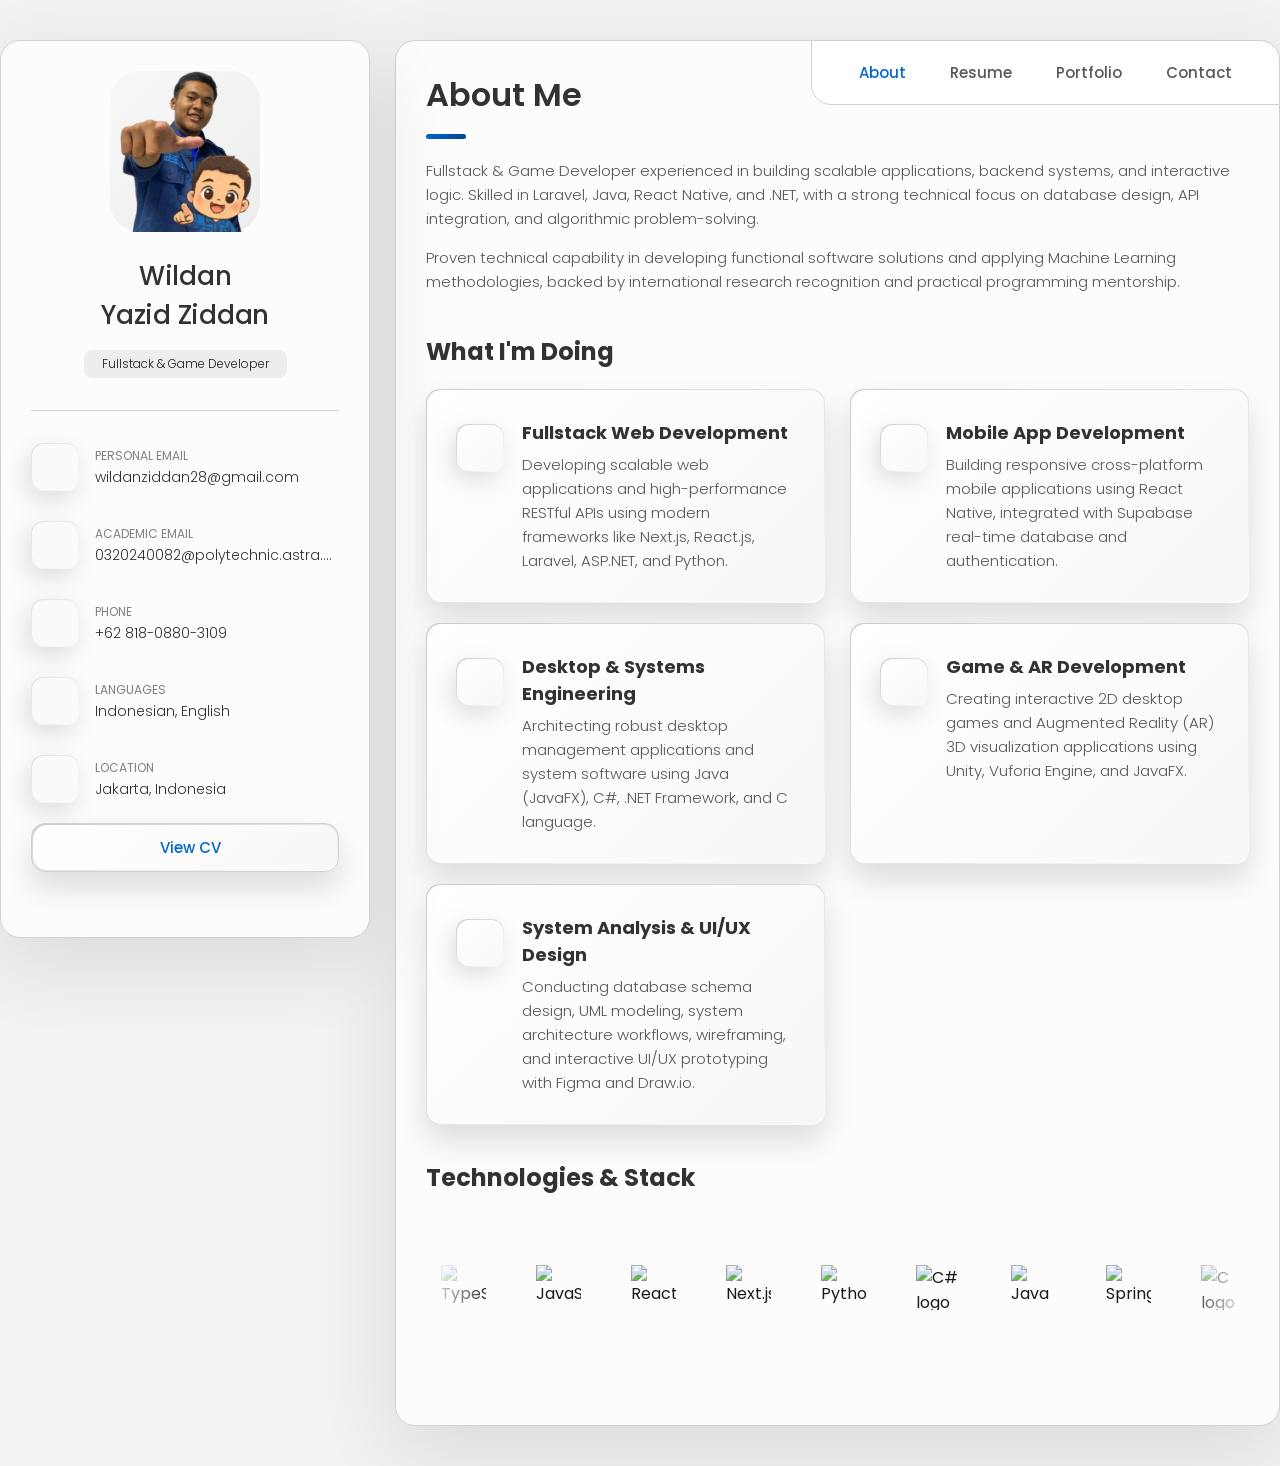
==== commit 33d83a26: "Refactor portfolio UI layout, update resume content and add View CV button" ====
--- a/index.html
+++ b/index.html
@@ -8,7 +8,6 @@
   <title>Wildan Yazid Ziddan - Personal Portfolio</title>
 
   <link rel="shortcut icon" href="./assets/images/logo.png" type="image">
-
   <link rel="stylesheet" href="./assets/css/style.css">
 
   <link rel="preconnect" href="https://fonts.googleapis.com">
@@ -20,734 +19,27 @@
 
   <main>
 
-    <aside class="sidebar" data-sidebar>
+    <!-- Sidebar Component -->
+    <div id="sidebar-container" data-include="./sections/sidebar.html"></div>
 
-      <div class="sidebar-info">
-
-        <figure class="avatar-box">
-          <img src="./assets/images/my-avatar.png" alt="Wildan Yazid Ziddan" width="80">
-        </figure>
-
-        <div class="info-content">
-          <h1 class="name" title="Wildan Yazid Ziddan">Wildan <br> Yazid Ziddan</h1>
-
-          <p class="title">Junior Programmer</p>
-        </div>
-
-        <button class="info_more-btn" data-sidebar-btn>
-          <span>Show Contacts</span>
-
-          <ion-icon name="chevron-down"></ion-icon>
-        </button>
-
-      </div>
-
-      <div class="sidebar-info_more">
-
-        <div class="separator"></div>
-
-        <ul class="contacts-list">
-
-          <li class="contact-item">
-
-            <div class="icon-box">
-              <ion-icon name="mail-outline"></ion-icon>
-            </div>
-
-            <div class="contact-info">
-              <p class="contact-title">Email</p>
-
-              <a href="mailto:wildanziddan28@gmail.com" class="contact-link">wildanziddan28@gmail.com</a>
-            </div>
-
-          </li>
-
-          <li class="contact-item">
-
-            <div class="icon-box">
-              <ion-icon name="phone-portrait-outline"></ion-icon>
-            </div>
-
-            <div class="contact-info">
-              <p class="contact-title">Phone</p>
-
-              <a href="https://wa.me/6281808803109" class="contact-link">+62 818-0880-3109</a>
-            </div>
-
-          </li>
-
-          <li class="contact-item">
-
-            <div class="icon-box">
-              <ion-icon name="calendar-outline"></ion-icon>
-            </div>
-
-            <div class="contact-info">
-              <p class="contact-title">Languages</p>
-
-              <time datetime="2026">Indonesian, English</time>
-            </div>
-
-          </li>
-
-          <li class="contact-item">
-
-            <div class="icon-box">
-              <ion-icon name="location-outline"></ion-icon>
-            </div>
-
-            <div class="contact-info">
-              <p class="contact-title">Location</p>
-
-              <address>Jakarta, Indonesia</address>
-            </div>
-
-          </li>
-
-        </ul>
-
-        <div class="separator"></div>
-
-        <ul class="social-list">
-
-          <li class="social-item">
-            <a href="https://github.com/WildanZiddan" class="social-link">
-              <ion-icon name="logo-github"></ion-icon>
-            </a>
-          </li>
-
-          <li class="social-item">
-            <a href="https://www.linkedin.com/in/wildan-yazid-ziddan-b8626b362/" class="social-link">
-              <ion-icon name="logo-linkedin"></ion-icon>
-            </a>
-          </li>
-
-          <li class="social-item">
-            <a href="https://www.instagram.com/wildanziddan28?utm_source=ig_web_button_share_sheet&igsh=ZDNlZDc0MzIxNw==" class="social-link">
-              <ion-icon name="logo-instagram"></ion-icon>
-            </a>
-          </li>
-
-        </ul>
-
-      </div>
-
-    </aside>
-
+    <!-- Main Content Container -->
     <div class="main-content">
 
-      <nav class="navbar">
+      <!-- Navbar Component -->
+      <div id="navbar-container" data-include="./sections/navbar.html"></div>
 
-        <ul class="navbar-list">
-
-          <li class="navbar-item">
-            <button class="navbar-link  active" data-nav-link>About</button>
-          </li>
-
-          <li class="navbar-item">
-            <button class="navbar-link" data-nav-link>Resume</button>
-          </li>
-
-          <li class="navbar-item">
-            <button class="navbar-link" data-nav-link>Portfolio</button>
-          </li>
-
-          <!-- <li class="navbar-item">
-            <button class="navbar-link" data-nav-link>Blog</button>
-          </li> -->
-
-          <li class="navbar-item">
-            <button class="navbar-link" data-nav-link>Contact</button>
-          </li>
-
-        </ul>
-
-      </nav>
-
-      <article class="about  active" data-page="about">
-
-        <header>
-          <h2 class="h2 article-title">About me</h2>
-        </header>
-
-        <section class="about-text">
-          <p>
-            I'm Wildan Yazid Ziddan, a passionate Fullstack Developer based in Indonesia. 
-            I specialize in building scalable web, desktop applications, and mobile applications, with a strong focus on clean architecture, 
-            performance, and user experience. From designing structured databases to implementing complex business logic, 
-            I enjoy turning ideas into impactful digital products.
-          </p>        
-
-          <p>
-            My main stack includes PHP, JavaScript, Java, C#, and C, allowing me to develop both powerful backend systems 
-            and seamless mobile applications. I also have experience in desktop and game development, which strengthens my problem-solving 
-            skills across different platforms.
-          </p>        
-
-          <p>
-            Beyond coding, I see programming as a form of art—where logic meets creativity. I'm constantly learning, improving, 
-            and challenging myself to grow not only as a developer, but as someone who creates meaningful and efficient solutions.
-          </p>
-        </section>
-
-
-        <section class="service">
-
-          <h3 class="h3 service-title">What i'm doing</h3>
-
-          <ul class="service-list">
-
-            <li class="service-item">
-
-              <div class="service-icon-box">
-                <img src="./assets/images/icon-dev.svg" alt="web development icon" width="40">
-              </div>
-
-              <div class="service-content-box">
-                <h4 class="h4 service-item-title">Web development</h4>
-
-                <p class="service-item-text">
-                  High-quality development of sites using Laravel, PHP, and modern frameworks.
-                </p>
-              </div>
-
-            </li>
-
-            <li class="service-item">
-
-              <div class="service-icon-box">
-                <img src="./assets/images/icon-app.svg" alt="mobile app icon" width="40">
-              </div>
-
-              <div class="service-content-box">
-                <h4 class="h4 service-item-title">Mobile apps</h4>
-
-                <p class="service-item-text">
-                  Professional development of applications for Android using React Native.
-                </p>
-              </div>
-
-            </li>
-
-            <li class="service-item">
-              <div class="service-icon-box">
-                <img src="./assets/images/icon-desktop.svg" alt="Desktop app icon" width="40">
-              </div>
-            
-              <div class="service-content-box">
-                <h4 class="h4 service-item-title">Desktop App Developer</h4>
-                <p class="service-item-text">
-                  Building efficient and robust desktop applications using C#, Java, and C.
-                </p>
-              </div>
-            </li>
-
-            <li class="service-item">
-              <div class="service-icon-box">
-                <img src="./assets/images/icon-game.svg" alt="Game development icon" width="40">
-              </div>
-            
-              <div class="service-content-box">
-                <h4 class="h4 service-item-title">Game Development</h4>
-                <p class="service-item-text">
-                  Creating engaging experiences like "Heart of the Wildlands" with a focus on gameplay logic.
-                </p>
-              </div>
-            </li>
-          </ul>
-
-        </section>
-
-        <section class="testimonials">
-
-          <h3 class="h3 testimonials-title">Testimonials</h3>
-
-          <ul class="testimonials-list has-scrollbar">
-
-          <li class="testimonials-item">
-            <div class="content-card" data-testimonials-item>
-              <figure class="testimonials-avatar-box">
-                <img src="./assets/images/avatar-2.png" alt="Joki Dong Client" width="60" data-testimonials-avatar>
-              </figure>
-
-              <h4 class="h4 testimonials-item-title" data-testimonials-title>Jokidong Partner</h4>
-
-              <div class="testimonials-text" data-testimonials-text>
-                <p>
-                  Wildan developed a professional linktree-style platform that perfectly represents our service. 
-                  The design is intuitive and the performance is top-notch, making it easier for our clients 
-                  to access our coding and design services.
-                </p>
-              </div>
-            </div>
-            </li>
-
-            <li class="testimonials-item">
-            <div class="content-card" data-testimonials-item>
-              <figure class="testimonials-avatar-box">
-                <img src="./assets/images/avatar-1.png" alt="Game Player" width="60" data-testimonials-avatar>
-              </figure>
-
-              <h4 class="h4 testimonials-item-title" data-testimonials-title>Heart of the Wildlands Player</h4>
-
-              <div class="testimonials-text" data-testimonials-text>
-                <p>
-                  The mechanics in Heart of the Wildlands are incredibly engaging. You can really see the effort 
-                  put into the logic and gameplay balance. It's a solid project that demonstrates great potential 
-                  in creative development.
-                </p>
-              </div>
-            </div>
-            </li>
-
-            <li class="testimonials-item">
-            <div class="content-card" data-testimonials-item>
-              <figure class="testimonials-avatar-box">
-                <img src="./assets/images/avatar-4.png" alt="Dans Laundry" width="60" data-testimonials-avatar>
-              </figure>
-
-              <h4 class="h4 testimonials-item-title" data-testimonials-title>Dans Laundry Partner</h4>
-
-              <div class="testimonials-text" data-testimonials-text>
-                <p>
-                  The landing page Wildan created was essential for branding our laundry business. The information 
-                  is presented clearly, the layout is professional, and it has helped build trust with our 
-                  customers from the very first glance.
-                </p>
-              </div>
-            </div>
-          </li>
-
-          </ul>
-
-        </section>
-
-
-        <div class="modal-container" data-modal-container>
-
-          <div class="overlay" data-overlay></div>
-
-          <section class="testimonials-modal">
-
-            <button class="modal-close-btn" data-modal-close-btn>
-              <ion-icon name="close-outline"></ion-icon>
-            </button>
-
-            <div class="modal-img-wrapper">
-              <figure class="modal-avatar-box">
-                <img src="./assets/images/avatar-1.png" alt="Client" width="80" data-modal-img>
-              </figure>
-
-              <img src="./assets/images/icon-quote.svg" alt="quote icon">
-            </div>
-
-            <div class="modal-content">
-              <h4 class="h3 modal-title" data-modal-title>Client Feedback</h4>
-              <time datetime="2026-02-15">15 February, 2026</time>
-              <div data-modal-text>
-                <p>Detailed feedback content goes here...</p>
-              </div>
-            </div>
-
-          </section>
-
-        </div>
-
-
-        <section class="clients">
-          <h3 class="h3 clients-title">Technologies</h3>        
-
-          <ul class="clients-list has-scrollbar">       
-
-            <li class="clients-item">
-              <a>
-                <img src="https://cdn.jsdelivr.net/gh/devicons/devicon/icons/c/c-original.svg" alt="C logo">
-              </a>
-            </li>       
-
-            <li class="clients-item">
-              <a>
-                <img src="https://cdn.jsdelivr.net/gh/devicons/devicon/icons/csharp/csharp-original.svg" alt="C# logo">
-              </a>
-            </li>       
-
-            <li class="clients-item">
-              <a>
-                <img src="https://cdn.simpleicons.org/codeigniter/EE4323" alt="CodeIgniter logo">
-              </a>
-            </li>       
-
-            <li class="clients-item">
-              <a>
-                <img src="https://cdn.simpleicons.org/openjdk/FF9800" alt="Java logo">
-              </a>
-            </li>       
-
-            <li class="clients-item">
-              <a href="#">
-                <img src="https://cdn.simpleicons.org/javascript/F7DF1E" alt="JavaScript logo">
-              </a>
-            </li>       
-
-            <li class="clients-item">
-              <a href="#">
-                <img src="https://cdn.simpleicons.org/laravel/FF2D20" alt="Laravel logo">
-              </a>
-            </li>       
-
-            <li class="clients-item">
-              <a href="#">
-                <img src="https://cdn.simpleicons.org/mysql/4479A1" alt="MySQL logo">
-              </a>
-            </li>       
-
-            <li class="clients-item">
-              <a href="#">
-                <img src="https://cdn.simpleicons.org/php/777BB4" alt="PHP logo">
-              </a>
-            </li>       
-
-            <li class="clients-item">
-              <a href="#">
-                <img src="https://cdn.simpleicons.org/react/61DAFB" alt="React logo">
-              </a>
-            </li>       
-
-          </ul>
-        </section>
-
-      </article>
-
-      <article class="resume" data-page="resume">
-
-        <header>
-          <h2 class="h2 article-title">Resume</h2>
-        </header>
-
-        <section class="timeline">
-          <div class="title-wrapper">
-            <div class="icon-box">
-              <ion-icon name="book-outline"></ion-icon>
-            </div>
-          
-            <h3 class="h3">Education</h3>
-          </div>
-        
-          <ol class="timeline-list">
-          
-            <li class="timeline-item">
-              <h4 class="h4 timeline-item-title">Astra Polytechnic — Informatics Management</h4>
-              <span>2024 — 2027</span>
-              <p class="timeline-text">
-                Studying Informatics Management with a focus on software engineering, system analysis, and application development.
-              </p>
-            </li>
-          
-            <li class="timeline-item">
-              <h4 class="h4 timeline-item-title">SMK 1 Perguruan Cikini — Software Engineering</h4>
-              <span>2021 — 2024</span>
-              <p class="timeline-text">
-                Majored in software engineering, building strong fundamentals in programming, databases, and application development.
-              </p>
-            </li>
-          
-          </ol>
-        
-        </section>
-
-        <section class="timeline">
-          <div class="title-wrapper">
-            <div class="icon-box">
-              <ion-icon name="book-outline"></ion-icon>
-            </div>        
-
-            <h3 class="h3">Experience</h3>
-          </div>        
-
-          <ol class="timeline-list">        
-
-            <li class="timeline-item">
-              <h4 class="h4 timeline-item-title">Education Department Member – Programming Division, Informatics Management Student Association</h4>
-              <span>2025 — 2026</span>
-              <p class="timeline-text">
-                Contributed to educational programs and student development initiatives, collaborating with teams 
-                to organize academic activities and improve learning experiences.
-              </p>
-            </li>       
-
-            <li class="timeline-item">
-              <h4 class="h4 timeline-item-title">Head of Committee, Pelatihan UI/UX 2025</h4>
-              <span>2025</span>
-              <p class="timeline-text">
-                Led the planning and execution of a UI/UX training program, coordinating teams, managing timelines, 
-                and ensuring a successful and impactful event for participants.
-              </p>
-            </li>       
-
-          </ol>       
-
-        </section>
-
-        <section class="skill">
-        
-          <h3 class="h3 skills-title">My skills</h3>
-        
-          <ul class="skills-list content-card">
-          
-            <li class="skills-item">
-              <div class="title-wrapper">
-                <h5 class="h5">Backend Development</h5>
-                <data value="80">80%</data>
-              </div>
-            
-              <div class="skill-progress-bg">
-                <div class="skill-progress-fill" style="width: 80%;"></div>
-              </div>
-              <p class="skill-text">Laravel, Codeigniter, PHP, C#</p>
-            </li>
-          
-            <li class="skills-item">
-              <div class="title-wrapper">
-                <h5 class="h5">Frontend & Mobile Development</h5>
-                <data value="90">90%</data>
-              </div>
-            
-              <div class="skill-progress-bg">
-                <div class="skill-progress-fill" style="width: 90%;"></div>
-              </div>
-              <p class="skill-text">JavaScript, React Native, Mobile UI/UX Design</p>
-            </li>
-          
-            <li class="skills-item">
-              <div class="title-wrapper">
-                <h5 class="h5">Desktop & Game Development</h5>
-                <data value="75">75%</data>
-              </div>
-            
-              <div class="skill-progress-bg">
-                <div class="skill-progress-fill" style="width: 75%;"></div>
-              </div>
-              <p class="skill-text">C#(Desktop Apps), Java, C(CLI Integrated)</p>
-            </li>
-          
-            <li class="skills-item">
-              <div class="title-wrapper">
-                <h5 class="h5">Database & System Design</h5>
-                <data value="70">70%</data>
-              </div>
-            
-              <div class="skill-progress-bg">
-                <div class="skill-progress-fill" style="width: 70%;"></div>
-              </div>
-              <p class="skill-text">MySQL, SQL Server, System Architecture</p>
-            </li>
-          
-            <li class="skills-item">
-              <div class="title-wrapper">
-                <h5 class="h5">Software Engineering</h5>
-                <data value="75">75%</data>
-              </div>
-            
-              <div class="skill-progress-bg">
-                <div class="skill-progress-fill" style="width: 75%;"></div>
-              </div>
-              <p class="skill-text">UML Modeling, SRS, BRD, Technical Documentation</p>
-            </li>
-          
-          </ul>
-        
-        </section>
-      </article>
-
-      <article class="portfolio" data-page="portfolio">
-
-        <header>
-          <h2 class="h2 article-title">Portfolio</h2>
-        </header>
-
-        <section class="projects">
-
-          <ul class="filter-list">
-            <li class="filter-item"><button class="active" data-filter-btn>All</button></li>
-            <li class="filter-item"><button data-filter-btn>Web development</button></li>
-            <li class="filter-item"><button data-filter-btn>Application Development</button></li>
-              <li class="filter-item"><button data-filter-btn>Game Development</button></li>
-          </ul>
-
-          <div class="filter-select-box">
-            <button class="filter-select" data-select>
-              <div class="select-value" data-selecct-value>Select category</div>
-              <div class="select-icon"><ion-icon name="chevron-down"></ion-icon></div>
-            </button>
-            <ul class="select-list">
-              <li class="select-item"><button data-select-item>All</button></li>
-              <li class="select-item"><button data-select-item>Web development</button></li>
-              <li class="select-item"><button data-select-item>Application Development</button></li>
-              <li class="select-item"><button data-select-item>Game Development</button></li>
-            </ul>
-          </div>
-
-          <ul class="project-list">
-
-            <li class="project-item  active" data-filter-item data-category="web development">
-              <a href="https://joki-dong-linktree.vercel.app/" target="_blank">
-                <figure class="project-img">
-                  <div class="project-item-icon-box"><ion-icon name="eye-outline"></ion-icon></div>
-                  <img src="./assets/images/project-jokidong.png" alt="Joki Dong" loading="lazy">
-                </figure>
-                <h3 class="project-title">Joki Dong Linktree</h3>
-                <p class="project-category">Web development</p>
-              </a>
-            </li>
-
-            <li class="project-item  active" data-filter-item data-category="application development">
-              <a href="#">
-                <figure class="project-img">
-                  <div class="project-item-icon-box"><ion-icon name="eye-outline"></ion-icon></div>
-                  <img src="./assets/images/project-smed.png" alt="Pharmacy Management System" loading="lazy">
-                </figure>
-                <h3 class="project-title">S-Med</h3>
-                <p class="project-category">Application Development</p>
-              </a>
-            </li>
-
-            <li class="project-item  active" data-filter-item data-category="application development">
-              <a href="#">
-                <figure class="project-img">
-                  <div class="project-item-icon-box"><ion-icon name="eye-outline"></ion-icon></div>
-                  <img src="./assets/images/project-karaokepoprock.png" alt="PopRock" loading="lazy">
-                </figure>
-                <h3 class="project-title">Karaoke PopRock — Karaoke Management System</h3>
-                <p class="project-category">Application Development</p>
-              </a>
-            </li>
-
-            <li class="project-item  active" data-filter-item data-category="game development">
-              <a href="#">
-                <figure class="project-img">
-                  <div class="project-item-icon-box"><ion-icon name="eye-outline"></ion-icon></div>
-                  <img src="./assets/images/project-hotw.png" alt="Heart Of The Wildlands" loading="lazy">
-                </figure>
-                <h3 class="project-title">Heart Of The Wildlands - 2D Game</h3>
-                <p class="project-category">Game Development</p>
-              </a>
-            </li>
-
-            <li class="project-item  active" data-filter-item data-category="web development">
-              <a href="#">
-                <figure class="project-img">
-                  <div class="project-item-icon-box"><ion-icon name="eye-outline"></ion-icon></div>
-                  <img src="./assets/images/project-danslaundry.png" alt="Dans Laundry Landing Page" loading="lazy">
-                </figure>
-                <h3 class="project-title">Dans Laundry Landing Page</h3>
-                <p class="project-category">Web Development</p>
-              </a>
-            </li>
-
-            </ul>
-
-        </section>
-
-      </article>
-
-      <!-- <article class="blog" data-page="blog">
-
-        <header>
-          <h2 class="h2 article-title">Blog</h2>
-        </header>
-
-        <section class="blog-posts">
-
-          <ul class="blog-posts-list">
-
-            <li class="blog-post-item">
-              <a href="#">
-                <figure class="blog-banner-box">
-                  <img src="./assets/images/blog-1.jpg" alt="Migration Challenges" loading="lazy">
-                </figure>
-                <div class="blog-content">
-                  <div class="blog-meta">
-                    <p class="blog-category">Development</p>
-                    <span class="dot"></span>
-                    <time datetime="2025-09-24">Sep 24, 2025</time>
-                  </div>
-                  <h3 class="h3 blog-item-title">Migrating from ASP.NET to Laravel 9</h3>
-                  <p class="blog-text">
-                    Lessons learned while handling risk management and database mapping.
-                  </p>
-                </div>
-              </a>
-            </li>
-
-            <li class="blog-post-item">
-              <a href="#">
-                <figure class="blog-banner-box">
-                  <img src="./assets/images/blog-2.jpg" alt="React Native Tips" loading="lazy">
-                </figure>
-                <div class="blog-content">
-                  <div class="blog-meta">
-                    <p class="blog-category">Mobile</p>
-                    <span class="dot"></span>
-                    <time datetime="2026-01-22">Jan 22, 2026</time>
-                  </div>
-                  <h3 class="h3 blog-item-title">Building a Simple Egg Timer in React Native</h3>
-                  <p class="blog-text">
-                    A walkthrough of state management and interval hooks in mobile development.
-                  </p>
-                </div>
-              </a>
-            </li>
-
-            </ul>
-
-        </section>
-
-      </article> -->
-
-      <article class="contact" data-page="contact">
-
-        <header>
-          <h2 class="h2 article-title">Contact</h2>
-        </header>
-
-        <section class="mapbox" data-mapbox>
-          <figure>
-            <iframe
-              src="https://www.google.com/maps/embed?pb=!1m18!1m12!1m3!1d126906.3074874806!2d106.7196772!3d-6.229728!2m3!1f0!2f0!3f0!3m2!1i1024!2i768!4f13.1!3m3!1m2!1s0x2e69f3e945e3fa87%3A0x401576d14193040!2sJakarta!5e0!3m2!1sen!2sid!4v1640000000000!5m2!1sen!2sid"
-              width="400" height="300" loading="lazy"></iframe>
-          </figure>
-        </section>
-
-        <section class="contact-form">
-
-          <h3 class="h3 form-title">Contact Form</h3>
-
-          <form action="https://formsubmit.co/wildanziddan28@gmail.com" method="POST" class="form" target="_blank" data-form>
-
-            <div class="input-wrapper">
-              <input type="text" name="fullname" class="form-input" placeholder="Full name" required data-form-input>
-
-              <input type="email" name="email" class="form-input" placeholder="Email address" required data-form-input>
-            </div>
-
-            <textarea name="message" class="form-input" placeholder="Your Message" required data-form-input></textarea>
-
-            <button class="form-btn" type="submit" disabled data-form-btn>
-              <ion-icon name="paper-plane"></ion-icon>
-              <span>Send Message</span>
-            </button>
-
-          </form>
-
-        </section>
-
-      </article>
+      <!-- Page Sections Partials -->
+      <div id="about-container" data-include="./sections/about.html"></div>
+      <div id="resume-container" data-include="./sections/resume.html"></div>
+      <div id="portfolio-container" data-include="./sections/portfolio.html"></div>
+      <div id="contact-container" data-include="./sections/contact.html"></div>
 
     </div>
 
   </main>
 
-  <script src="./assets/js/script.js"></script>
+  <!-- ES Modules Scripts -->
+  <script type="module" src="./assets/js/script.js"></script>
 
   <script type="module" src="https://unpkg.com/ionicons@5.5.2/dist/ionicons/ionicons.esm.js"></script>
   <script nomodule src="https://unpkg.com/ionicons@5.5.2/dist/ionicons/ionicons.js"></script>
--- a/assets/css/style.css
+++ b/assets/css/style.css
@@ -1,1881 +1,22 @@
 /*-----------------------------------*\
-  #style.css
+  #style.css - Main Entry CSS
 \*-----------------------------------*/
 
+/* Custom properties & Base Reset */
+@import url('./variables.css');
+@import url('./reset.css');
+@import url('./reused.css');
 
-/**
- * copyright 2022 @codewithsadee
- */
+/* Components */
+@import url('./components/sidebar.css');
+@import url('./components/navbar.css');
+@import url('./components/modal.css');
 
+/* Pages */
+@import url('./pages/about.css');
+@import url('./pages/resume.css');
+@import url('./pages/portfolio.css');
+@import url('./pages/contact.css');
 
-
-
-
-/*-----------------------------------*\
-  #CUSTOM PROPERTY
-\*-----------------------------------*/
-
-:root {
-
-  /**
-   * colors
-   */
-
-  /* BACKGROUND UTAMA - Putih bersih */
-/* BACKGROUND */
-  --bg-gradient-onyx: linear-gradient(to bottom right, hsl(0, 0%, 97%), hsl(0, 0%, 93%));
-  --smoky-black: hsl(0, 0%, 95%); /* body background */
-
-  /* CONTAINER */
-  --bg-gradient-jet: linear-gradient(135deg, hsl(0, 0%, 100%), hsl(0, 0%, 97%));
-  --eerie-black-1: hsl(0, 0%, 100%);
-  --eerie-black-2: hsl(0, 0%, 99%);
-  --onyx: hsl(0, 0%, 93%);
-  --jet: hsl(0, 0%, 82%); /* border — lebih gelap biar keliatan */
-
-  /* TEKS */
-  --white-1: hsl(240, 2%, 12%);   /* judul utama */
-  --white-2: hsl(240, 2%, 20%);   /* teks sekunder */
-  --light-gray: hsl(240, 2%, 35%);
-  --light-gray-70: hsla(240, 2%, 30%, 0.7);
-
-  /* AKSEN BIRU */
-  --orange-yellow-crayola: hsl(210, 100%, 40%);
-  --vegas-gold: hsl(210, 100%, 35%);
-  --text-gradient-yellow: linear-gradient(to right, hsl(210, 100%, 40%), hsl(210, 100%, 28%));
-
-  /* GRADIENT AKSEN */
-  --bg-gradient-yellow-1: linear-gradient(to bottom right, hsl(210, 100%, 50%), hsla(210, 100%, 40%, 0));
-  --bg-gradient-yellow-2: linear-gradient(135deg, hsla(210, 100%, 45%, 0.15), hsla(210, 100%, 40%, 0)) hsl(0, 0%, 100%);
-  --border-gradient-onyx: linear-gradient(to bottom right, hsl(0, 0%, 80%), transparent);
-
-  /* SHADOW — lebih ringan untuk light mode */
-  --shadow-1: -4px 8px 24px hsla(0, 0%, 0%, 0.08);
-  --shadow-2: 0 16px 30px hsla(0, 0%, 0%, 0.08);
-  --shadow-3: 0 16px 40px hsla(0, 0%, 0%, 0.08);
-  --shadow-4: 0 25px 50px hsla(0, 0%, 0%, 0.06);
-  --shadow-5: 0 24px 80px hsla(0, 0%, 0%, 0.10);
-
-
-  /**
-   * typography
-   */
-
-  /* font-family */
-  --ff-poppins: 'Poppins', sans-serif;
-
-  /* font-size */
-  --fs-1: 24px;
-  --fs-2: 18px;
-  --fs-3: 17px;
-  --fs-4: 16px;
-  --fs-5: 15px;
-  --fs-6: 14px;
-  --fs-7: 13px;
-  --fs-8: 11px;
-
-  /* font-weight */
-  --fw-300: 300;
-  --fw-400: 400;
-  --fw-500: 500;
-  --fw-600: 600;
-
-  /**
-   * shadow
-   */
-  
-  --shadow-1: -4px 8px 24px hsla(0, 0%, 0%, 0.25);
-  --shadow-2: 0 16px 30px hsla(0, 0%, 0%, 0.25);
-  --shadow-3: 0 16px 40px hsla(0, 0%, 0%, 0.25);
-  --shadow-4: 0 25px 50px hsla(0, 0%, 0%, 0.15);
-  --shadow-5: 0 24px 80px hsla(0, 0%, 0%, 0.25);
-
-  /**
-   * transition
-   */
-
-  --transition-1: 0.25s ease;
-  --transition-2: 0.5s ease-in-out;
-
-}
-
-
-
-
-
-/*-----------------------------------*\
-  #RESET
-\*-----------------------------------*/
-
-*, *::before, *::after {
-  margin: 0;
-  padding: 0;
-  box-sizing: border-box;
-}
-
-a { text-decoration: none; }
-
-li { list-style: none; }
-
-img, ion-icon, a, button, time, span, svg  { display: block; }
-
-button {
-  font: inherit;
-  background: none;
-  border: none;
-  text-align: left;
-  cursor: pointer;
-}
-
-input, textarea {
-  display: block;
-  width: 100%;
-  background: none;
-  font: inherit;
-}
-
-::selection {
-  background: var(--orange-yellow-crayola);
-  color: var(--smoky-black);
-}
-
-:focus { outline-color: var(--orange-yellow-crayola); }
-
-html { font-family: var(--ff-poppins); }
-
-body { background: var(--smoky-black); }
-
-
-
-
-
-/*-----------------------------------*\
-  #REUSED STYLE
-\*-----------------------------------*/
-
-.sidebar,
-article {
-  background: var(--eerie-black-2);
-  border: 1px solid var(--jet);
-  border-radius: 20px;
-  padding: 15px 30px;
-  box-shadow: var(--shadow-1);
-  z-index: 1;
-}
-
-.separator {
-  width: 100%;
-  height: 1px;
-  background: var(--jet);
-  margin: 16px 0;
-}
-
-.icon-box {
-  position: relative;
-  background: linear-gradient(to bottom right, hsl(0, 0%, 88%), transparent);
-  width: 30px;
-  height: 30px;
-  border-radius: 8px;
-  display: flex;
-  justify-content: center;
-  align-items: center;
-  font-size: 16px;
-  color: var(--orange-yellow-crayola);
-  box-shadow: var(--shadow-1);
-  z-index: 1;
-}
-
-.icon-box::before {
-  content: "";
-  position: absolute;
-  inset: 1px;
-  background: hsl(0, 0%, 98%);
-  border-radius: inherit;
-  z-index: -1;
-}
-
-.icon-box ion-icon { --ionicon-stroke-width: 35px; }
-
-article { display: none; }
-
-article.active {
-  display: block;
-  animation: fade 0.5s ease backwards;
-}
-
-@keyframes fade {
-  0% { opacity: 0; }
-  100% { opacity: 1; }
-}
-
-.h2,
-.h3,
-.h4,
-.h5 {
-  color: var(--white-2);
-  text-transform: capitalize;
-}
-
-.h2 { font-size: var(--fs-1); }
-
-.h3 { font-size: var(--fs-2); }
-
-.h4 { font-size: var(--fs-4); }
-
-.h5 {
-  font-size: var(--fs-7);
-  font-weight: var(--fw-500);
-}
-
-.article-title {
-  position: relative;
-  padding-bottom: 7px;
-}
-
-.article-title::after {
-  content: "";
-  position: absolute;
-  bottom: 0;
-  left: 0;
-  width: 30px;
-  height: 3px;
-  background: var(--text-gradient-yellow);
-  border-radius: 3px;
-}
-
-.has-scrollbar::-webkit-scrollbar {
-  width: 5px; /* for vertical scrollbar */
-  height: 5px; /* for horizontal scrollbar */
-}
-
-.has-scrollbar::-webkit-scrollbar-track {
-  background: var(--onyx);
-  border-radius: 5px;
-}
-
-.has-scrollbar::-webkit-scrollbar-thumb {
-  background: var(--orange-yellow-crayola);
-  border-radius: 5px;
-}
-
-.has-scrollbar::-webkit-scrollbar-button { width: 20px; }
-
-.content-card {
-  position: relative;
-  background: var(--border-gradient-onyx);
-  padding: 15px;
-  padding-top: 45px;
-  border-radius: 14px;
-  box-shadow: var(--shadow-2);
-  cursor: pointer;
-  z-index: 1;
-}
-
-.content-card::before {
-  content: "";
-  position: absolute;
-  inset: 1px;
-  background: var(--bg-gradient-jet);
-  border-radius: inherit;
-  z-index: -1;
-}
-
-
-
-
-
-/*-----------------------------------*\
-  #MAIN
-\*-----------------------------------*/
-
-main {
-  margin: 15px 12px;
-  margin-bottom: 75px;
-  padding: 0 3%;
-  min-width: 259px;
-}
-
-
-
-
-
-/*-----------------------------------*\
-  #SIDEBAR
-\*-----------------------------------*/
-
-.sidebar {
-  margin-bottom: 15px;
-  max-height: 112px;
-  overflow: hidden;
-  transition: var(--transition-2);
-}
-
-.sidebar.active { max-height: 405px; }
-
-.sidebar-info {
-  position: relative;
-  display: flex;
-  justify-content: flex-start;
-  align-items: center;
-  gap: 15px;
-}
-
-.avatar-box {
-  background: var(--bg-gradient-onyx);
-  border-radius: 20px;
-}
-
-.info-content .name {
-  color: var(--white-2);
-  font-size: var(--fs-3);
-  font-weight: var(--fw-500);
-  letter-spacing: -0.25px;
-  margin-bottom: 10px;
-}
-
-.info-content .title {
-  color: var(--white-1);
-  background: var(--onyx);
-  font-size: var(--fs-8);
-  font-weight: var(--fw-300);
-  width: max-content;
-  padding: 3px 12px;
-  border-radius: 8px;
-}
-
-.info_more-btn {
-  position: absolute;
-  top: -15px;
-  right: -30px;
-  border-radius: 0 15px;
-  font-size: 13px;
-  color: var(--orange-yellow-crayola);
-  background: var(--border-gradient-onyx);
-  padding: 10px;
-  box-shadow: var(--shadow-2);
-  transition: var(--transition-1);
-  z-index: 1;
-}
-
-.info_more-btn::before {
-  content: "";
-  position: absolute;
-  inset: 1px;
-  border-radius: inherit;
-  background: var(--bg-gradient-jet);
-  transition: var(--transition-1);
-  z-index: -1;
-}
-
-.info_more-btn:hover,
-.info_more-btn:focus { background: var(--bg-gradient-yellow-1); }
-
-.info_more-btn:hover::before,
-.info_more-btn:focus::before { background: var(--bg-gradient-yellow-2); }
-
-.info_more-btn span { display: none; }
-
-.sidebar-info_more {
-  opacity: 0;
-  visibility: hidden;
-  transition: var(--transition-2);
-}
-
-.sidebar.active .sidebar-info_more {
-  opacity: 1;
-  visibility: visible;
-}
-
-.contacts-list {
-  display: grid;
-  grid-template-columns: 1fr;
-  gap: 16px;
-}
-
-.contact-item {
-  min-width: 100%;
-  display: flex;
-  align-items: center;
-  gap: 16px;
-}
-
-.contact-info {
-  max-width: calc(100% - 46px);
-  width: calc(100% - 40px);
-}
-
-.contact-title {
-  color: var(--light-gray-70);
-  font-size: var(--fs-8);
-  text-transform: uppercase;
-  margin-bottom: 2px;
-}
-
-.contact-info :is(.contact-link, time, address) {
-  color: var(--white-2);
-  font-size: var(--fs-7);
-}
-
-.contact-info address { font-style: normal; }
-
-.social-list {
-  display: flex;
-  justify-content: flex-start;
-  align-items: center;
-  gap: 15px;
-  padding-bottom: 4px;
-  padding-left: 7px;
-}
-
-.social-item .social-link {
-  color: var(--light-gray-70);
-  font-size: 18px;
-}
-
-
-.social-item .social-link:hover { color: var(--light-gray); }
-
-
-
-
-
-/*-----------------------------------*\
-  #NAVBAR
-\*-----------------------------------*/
-
-.navbar {
-  position: fixed;
-  bottom: 0;
-  left: 0;
-  width: 100%;
-  background: hsla(0, 0%, 100%, 0.85);
-  backdrop-filter: blur(10px);
-  border: 1px solid var(--jet);
-  border-radius: 12px 12px 0 0;
-  box-shadow: var(--shadow-2);
-  z-index: 5;
-}
-
-.navbar-list {
-  display: flex;
-  flex-wrap: wrap;
-  justify-content: center;
-  align-items: center;
-  padding: 0 10px;
-}
-
-.navbar-link {
-  color: var(--light-gray);
-  font-size: var(--fs-8);
-  padding: 20px 7px;
-  transition: color var(--transition-1);
-}
-
-.navbar-link:hover,
-.navbar-link:focus { color: var(--light-gray-70); }
-
-.navbar-link.active { color: var(--orange-yellow-crayola); }
-
-
-
-
-
-/*-----------------------------------*\
-  #ABOUT
-\*-----------------------------------*/
-
-.about .article-title { margin-bottom: 15px; }
-
-.about-text {
-  color: var(--light-gray);
-  font-size: var(--fs-6);
-  font-weight: var(--fw-300);
-  line-height: 1.6;
-}
-
-.about-text p { margin-bottom: 15px; }
-
-
-
-/**
- * #service 
- */
-
-.service { margin-bottom: 35px; }
-
-.service-title { margin-bottom: 20px; }
-
-.service-list {
-  display: grid;
-  grid-template-columns: 1fr;
-  gap: 20px;
-}
-
-.service-item {
-  position: relative;
-  background: var(--border-gradient-onyx);
-  padding: 20px;
-  border-radius: 14px;
-  box-shadow: var(--shadow-2);
-  z-index: 1;
-}
-
-.service-item::before {
-  content: "";
-  position: absolute;
-  inset: 1px;
-  background: var(--bg-gradient-jet);
-  border-radius: inherit;
-  z-index: -1;
-}
-
-.service-icon-box { margin-bottom: 10px; }
-
-.service-icon-box img { margin: auto; filter: invert(31%) sepia(94%) saturate(2542%) hue-rotate(198deg) brightness(101%) contrast(105%);}
-
-.service-content-box { text-align: center; }
-
-.service-item-title { margin-bottom: 7px; }
-
-.service-item-text {
-  color: var(--light-gray);
-  font-size: var(--fs-6);
-  font-weight: var(--fw-3);
-  line-height: 1.6;
-}
-
-
-/**
- * #testimonials 
- */
-
-.testimonials { margin-bottom: 30px; }
-
-.testimonials-title { margin-bottom: 20px; }
-
-.testimonials-list {
-  display: flex;
-  justify-content: flex-start;
-  align-items: flex-start;
-  gap: 15px;
-  margin: 0 -15px;
-  padding: 25px 15px;
-  padding-bottom: 35px;
-  overflow-x: auto;
-  scroll-behavior: smooth;
-  overscroll-behavior-inline: contain;
-  scroll-snap-type: inline mandatory;
-}
-
-.testimonials-item {
-  min-width: 100%;
-  scroll-snap-align: center;
-}
-
-.testimonials-avatar-box {
-  position: absolute;
-  top: 0;
-  left: 0;
-  transform: translate(15px, -25px);
-  background: var(--bg-gradient-onyx);
-  border-radius: 14px;
-  box-shadow: var(--shadow-1);
-}
-
-.testimonials-item-title { margin-bottom: 7px; }
-
-.testimonials-text {
-  color: var(--light-gray);
-  font-size: var(--fs-6);
-  font-weight: var(--fw-300);
-  line-height: 1.6;
-  display: -webkit-box;
-  line-clamp: 4;
-  -webkit-line-clamp: 4;
-  -webkit-box-orient: vertical;
-  overflow: hidden;
-}
-
-
-/**
- * #testimonials-modal
- */
-
-.modal-container {
-  position: fixed;
-  top: 0;
-  left: 0;
-  width: 100%;
-  height: 100%;
-  display: flex;
-  justify-content: center;
-  align-items: center;
-  overflow-y: auto;
-  overscroll-behavior: contain;
-  z-index: 20;
-  pointer-events: none;
-  visibility: hidden;
-}
-
-.modal-container::-webkit-scrollbar { display: none; }
-
-.modal-container.active {
-  pointer-events: all;
-  visibility: visible;
-}
-
-.overlay {
-  position: fixed;
-  top: 0;
-  left: 0;
-  width: 100%;
-  height: 100vh;
-  background: hsl(0, 0%, 5%);
-  opacity: 0;
-  visibility: hidden;
-  pointer-events: none;
-  z-index: 1;
-  transition: var(--transition-1);
-}
-
-.overlay.active {
-  opacity: 0.8;
-  visibility: visible;
-  pointer-events: all;
-}
-
-.testimonials-modal {
-  background: var(--eerie-black-2);
-  position: relative;
-  padding: 15px;
-  margin: 15px 12px;
-  border: 1px solid var(--jet);
-  border-radius: 14px;
-  box-shadow: var(--shadow-5);
-  transform: scale(1.2);
-  opacity: 0;
-  transition: var(--transition-1);
-  z-index: 2;
-}
-
-.modal-container.active .testimonials-modal {
-  transform: scale(1);
-  opacity: 1;
-}
-
-.modal-close-btn {
-  position: absolute;
-  top: 15px;
-  right: 15px;
-  background: var(--onyx);
-  border-radius: 8px;
-  width: 32px;
-  height: 32px;
-  display: flex;
-  justify-content: center;
-  align-items: center;
-  color: var(--white-2);
-  font-size: 18px;
-  opacity: 0.7;
-}
-
-.modal-close-btn:hover,
-.modal-close-btn:focus { opacity: 1; }
-
-.modal-close-btn ion-icon { --ionicon-stroke-width: 50px; }
-
-.modal-avatar-box {
-  background: var(--bg-gradient-onyx);
-  width: max-content;
-  border-radius: 14px;
-  margin-bottom: 15px;
-  box-shadow: var(--shadow-2);
-}
-
-.modal-img-wrapper > img { display: none; }
-
-.modal-title { margin-bottom: 4px; }
-
-.modal-content time {
-  font-size: var(--fs-6);
-  color: var(--light-gray-70);
-  font-weight: var(--fw-300);
-  margin-bottom: 10px;
-}
-
-.modal-content p {
-  color: var(--light-gray);
-  font-size: var(--fs-6);
-  font-weight: var(--fw-300);
-  line-height: 1.6;
-}
-
-
-/**
- * #clients 
- */
-
-.clients { margin-bottom: 15px; }
-
-.clients-list {
-  display: flex;
-  justify-content: flex-start;
-  align-items: flex-start;
-  gap: 15px;
-  margin: 0 -15px;
-  padding: 25px;
-  padding-bottom: 25px;
-  overflow-x: auto;
-  scroll-behavior: smooth;
-  overscroll-behavior-inline: contain;
-  scroll-snap-type: inline mandatory;
-  scroll-padding-inline: 25px;
-}
-
-.clients-item {
-  min-width: 50%;
-  scroll-snap-align: start;
-}
-
-.clients-item img {
-  width: 100%;
-  max-width: 55px;
-  margin: auto;
-  filter: grayscale(1);
-  transition: 0.3s ease;
-  opacity: 0.6;
-}
-
-.clients-item img:hover { filter: grayscale(0); opacity: 1;
-  transform: scale(1.1);}
-
-
-
-
-
-/*-----------------------------------*\
-  #RESUME
-\*-----------------------------------*/
-
-.article-title { margin-bottom: 30px; }
-
-
-/**
- * education and experience 
- */
-
-.timeline { margin-bottom: 30px; }
-
-.timeline .title-wrapper {
-  display: flex;
-  align-items: center;
-  gap: 15px;
-  margin-bottom: 25px;
-}
-
-.timeline-list {
-  font-size: var(--fs-6);
-  margin-left: 45px;
-}
-
-.timeline-item { position: relative; }
-
-.timeline-item:not(:last-child) { margin-bottom: 20px; }
-
-.timeline-item-title {
-  font-size: var(--fs-6);
-  line-height: 1.3;
-  margin-bottom: 7px;
-}
-
-.timeline-list span {
-  color: var(--vegas-gold);
-  font-weight: var(--fw-400);
-  line-height: 1.6;
-}
-
-.timeline-item:not(:last-child)::before {
-  content: "";
-  position: absolute;
-  top: -25px;
-  left: -30px;
-  width: 1px;
-  height: calc(100% + 50px);
-  background: var(--jet);
-}
-
-.timeline-item::after {
-  content: "";
-  position: absolute;
-  top: 5px;
-  left: -33px;
-  height: 6px;
-  width: 6px;
-  background: var(--text-gradient-yellow);
-  border-radius: 50%;
-  box-shadow: 0 0 0 4px var(--jet);
-}
-
-.timeline-text {
-  color: var(--light-gray);
-  font-weight: var(--fw-300);
-  line-height: 1.6;
-}
-
-
-/**
- * skills 
- */
-
-.skills-title { margin-bottom: 20px; }
-
-.skills-list { padding: 20px; }
-
-
-.skills-item:not(:last-child) { margin-bottom: 15px; }
-
-.skill .title-wrapper {
-  display: flex;
-  align-items: center;
-  gap: 5px;
-  margin-bottom: 8px;
-}
-
-.skill .title-wrapper data {
-  color: var(--light-gray);
-  font-size: var(--fs-7);
-  font-weight: var(--fw-300);
-}
-
-.skill-progress-bg {
-  background: var(--jet);
-  width: 100%;
-  height: 8px;
-  border-radius: 10px;
-}
-
-.skill-progress-fill {
-  background: var(--text-gradient-yellow);
-  height: 100%;
-  border-radius: inherit;
-}
-
-.skill-text {
-  color: var(--light-gray);
-  font-weight: var(--fw-300);
-  line-height: 1.6;
-}
-
-
-
-
-
-/*-----------------------------------*\
-  #PORTFOLIO
-\*-----------------------------------*/
-
-.filter-list { display: none; }
-
-.filter-select-box {
-  position: relative;
-  margin-bottom: 25px;
-}
-
-.filter-select {
-  background: var(--eerie-black-2);
-  color: var(--light-gray);
-  display: flex;
-  justify-content: space-between;
-  align-items: center;
-  width: 100%;
-  padding: 12px 16px;
-  border: 1px solid var(--jet);
-  border-radius: 14px;
-  font-size: var(--fs-6);
-  font-weight: var(--fw-300);
-}
-
-.filter-select.active .select-icon { transform: rotate(0.5turn); }
-
-.select-list {
-  background: var(--eerie-black-2);
-  position: absolute;
-  top: calc(100% + 6px);
-  width: 100%;
-  padding: 6px;
-  border: 1px solid var(--jet);
-  border-radius: 14px;
-  z-index: 2;
-  opacity: 0;
-  visibility: hidden;
-  pointer-events: none;
-  transition: 0.15s ease-in-out;
-}
-
-.filter-select.active + .select-list {
-  opacity: 1;
-  visibility: visible;
-  pointer-events: all;
-}
-
-.select-item button {
-  background: var(--eerie-black-2);
-  color: var(--light-gray);
-  font-size: var(--fs-6);
-  font-weight: var(--fw-300);
-  text-transform: capitalize;
-  width: 100%;
-  padding: 8px 10px;
-  border-radius: 8px;
-}
-
-.select-item button:hover { --eerie-black-2: hsl(240, 2%, 20%); }
-
-.project-list {
-  display: grid;
-  grid-template-columns: 1fr;
-  gap: 30px;
-  margin-bottom: 10px;
-}
-
-.project-item { display: none; }
-
-.project-item.active {
-  display: block;
-  animation: scaleUp 0.25s ease forwards;
-}
-
-@keyframes scaleUp {
-  0% { transform: scale(0.5); }
-  100% { transform: scale(1); }
-}
-
-.project-item > a { width: 100%; }
-
-.project-img {
-  position: relative;
-  width: 100%;
-  height: 200px;
-  border-radius: 16px;
-  overflow: hidden;
-  margin-bottom: 15px;
-}
-
-.project-img::before {
-  content: "";
-  position: absolute;
-  top: 0;
-  left: 0;
-  width: 100%;
-  height: 100%;
-  background: transparent;
-  z-index: 1;
-  transition: var(--transition-1);
-}
-
-.project-item > a:hover .project-img::before { background: hsla(0, 0%, 0%, 0.5); }
-
-.project-item-icon-box {
-  --scale: 0.8;
-
-  background: var(--jet);
-  color: var(--orange-yellow-crayola);
-  position: absolute;
-  top: 50%;
-  left: 50%;
-  transform: translate(-50%, -50%) scale(var(--scale));
-  font-size: 20px;
-  padding: 18px;
-  border-radius: 12px;
-  opacity: 0;
-  z-index: 1;
-  transition: var(--transition-1);
-}
-
-.project-item > a:hover .project-item-icon-box {
-  --scale: 1;
-  opacity: 1;
-}
-
-.project-item-icon-box ion-icon { --ionicon-stroke-width: 50px; }
-
-.project-img img {
-  width: 100%;
-  height: 100%;
-  object-fit: cover;
-  transition: var(--transition-1);
-}
-
-.project-item > a:hover img { transform: scale(1.1); }
-
-.project-title,
-.project-category { margin-left: 10px; }
-
-.project-title {
-  color: var(--white-2);
-  font-size: var(--fs-5);
-  font-weight: var(--fw-400);
-  text-transform: capitalize;
-  line-height: 1.3;
-}
-
-.project-category {
-  color: var(--light-gray-70);
-  font-size: var(--fs-6);
-  font-weight: var(--fw-300);
-}
-
-
-
-
-
-/*-----------------------------------*\
-  #BLOG
-\*-----------------------------------*/
-
-.blog-posts { margin-bottom: 10px; }
-
-.blog-posts-list {
-  display: grid;
-  grid-template-columns: 1fr;
-  gap: 20px;
-}
-
-.blog-post-item > a {
-  position: relative;
-  background: var(--border-gradient-onyx);
-  height: 100%;
-  box-shadow: var(--shadow-4);
-  border-radius: 16px;
-  z-index: 1;
-}
-
-.blog-post-item > a::before {
-  content: "";
-  position: absolute;
-  inset: 1px;
-  border-radius: inherit;
-  background: var(--eerie-black-1);
-  z-index: -1;
-}
-
-.blog-banner-box {
-  width: 100%;
-  height: 200px;
-  border-radius: 12px;
-  overflow: hidden;
-}
-
-.blog-banner-box img {
-  width: 100%;
-  height: 100%;
-  object-fit: cover;
-  transition: var(--transition-1);
-}
-
-.blog-post-item > a:hover .blog-banner-box img { transform: scale(1.1); }
-
-.blog-content { padding: 15px; }
-
-.blog-meta {
-  display: flex;
-  justify-content: flex-start;
-  align-items: center;
-  gap: 7px;
-  margin-bottom: 10px;
-}
-
-.blog-meta :is(.blog-category, time) {
-  color: var(--light-gray-70);
-  font-size: var(--fs-6);
-  font-weight: var(--fw-300);
-}
-
-.blog-meta .dot {
-  background: var(--light-gray-70);
-  width: 4px;
-  height: 4px;
-  border-radius: 4px;
-}
-
-.blog-item-title {
-  margin-bottom: 10px;
-  line-height: 1.3;
-  transition: var(--transition-1);
-}
-
-.blog-post-item > a:hover .blog-item-title { color: var(--orange-yellow-crayola); }
-
-.blog-text {
-  color: var(--light-gray);
-  font-size: var(--fs-6);
-  font-weight: var(--fw-300);
-  line-height: 1.6;
-}
-
-
-
-
-
-/*-----------------------------------*\
-  #CONTACT
-\*-----------------------------------*/
-
-.mapbox {
-  position: relative;
-  height: 250px;
-  width: 100%;
-  border-radius: 16px;
-  margin-bottom: 30px;
-  border: 1px solid var(--jet);
-  overflow: hidden;
-}
-
-.mapbox figure { height: 100%; }
-
-.mapbox iframe {
-  width: 100%;
-  height: 100%;
-  border: none;
-  filter: grayscale(1) invert(1);
-}
-
-.contact-form { margin-bottom: 10px; }
-
-.form-title { margin-bottom: 20px; }
-
-.input-wrapper {
-  display: grid;
-  grid-template-columns: 1fr;
-  gap: 25px;
-  margin-bottom: 25px;
-}
-
-.form-input {
-  color: var(--white-2);
-  font-size: var(--fs-6);
-  font-weight: var(--fw-400);
-  padding: 13px 20px;
-  border: 1px solid var(--jet);
-  border-radius: 14px;
-  outline: none;
-}
-
-.form-input::placeholder { font-weight: var(--fw-500); }
-
-.form-input:focus { border-color: var(--orange-yellow-crayola); }
-
-textarea.form-input {
-  min-height: 100px;
-  height: 120px;
-  max-height: 200px;
-  resize: vertical;
-  margin-bottom: 25px;
-}
-
-textarea.form-input::-webkit-resizer { display: none; }
-
-.form-input:focus:invalid { border-color: var(--bittersweet-shimmer); }
-
-.form-btn {
-  position: relative;
-  width: 100%;
-  background: var(--border-gradient-onyx);
-  color: var(--orange-yellow-crayola);
-  display: flex;
-  justify-content: center;
-  align-items: center;
-  gap: 10px;
-  padding: 13px 20px;
-  border-radius: 14px;
-  font-size: var(--fs-6);
-  text-transform: capitalize;
-  box-shadow: var(--shadow-3);
-  z-index: 1;
-  transition: var(--transition-1);
-}
-
-.form-btn::before {
-  content: "";
-  position: absolute;
-  inset: 1px;
-  background: var(--bg-gradient-jet);
-  border-radius: inherit;
-  z-index: -1;
-  transition: var(--transition-1);
-}
-
-.form-btn ion-icon { font-size: 16px; }
-
-.form-btn:hover { background: var(--bg-gradient-yellow-1); }
-
-.form-btn:hover::before { background: var(--bg-gradient-yellow-2); }
-
-.form-btn:disabled {
-  opacity: 0.7;
-  cursor: not-allowed;
-}
-
-.form-btn:disabled:hover { background: var(--border-gradient-onyx); }
-
-.form-btn:disabled:hover::before { background: var(--bg-gradient-jet); }
-
-
-
-
-
-/*-----------------------------------*\
-  #RESPONSIVE
-\*-----------------------------------*/
-
-/**
- * responsive larger than 450px screen
- */
-
-@media (min-width: 450px) {
-
-  /**
-   * client
-   */
-
-  .clients-item { min-width: calc(33.33% - 10px); }
-
-
-
-  /**
-   * #PORTFOLIO, BLOG 
-   */
-
-  .project-img,
-  .blog-banner-box { height: auto; }
-
-}
-
-
-
-
-
-/**
- * responsive larger than 580px screen
- */
-
-@media (min-width: 580px) {
-
-  /**
-   * CUSTOM PROPERTY
-   */
-
-  :root {
-
-    /**
-     * typography
-     */
-
-    --fs-1: 32px;
-    --fs-2: 24px;
-    --fs-3: 26px;
-    --fs-4: 18px;
-    --fs-6: 15px;
-    --fs-7: 15px;
-    --fs-8: 12px;
-
-  }
-
-
-
-  /**
-   * #REUSED STYLE
-   */
-
-  .sidebar, article {
-    width: 520px;
-    margin-inline: auto;
-    padding: 30px;
-  }
-
-  .article-title {
-    font-weight: var(--fw-600);
-    padding-bottom: 15px;
-  }
-
-  .article-title::after {
-    width: 40px;
-    height: 5px;
-  }
-
-  .icon-box {
-    width: 48px;
-    height: 48px;
-    border-radius: 12px;
-    font-size: 18px;
-  }
-
-
-
-  /**
-   * #MAIN
-   */
-
-  main {
-    margin-top: 60px;
-    margin-bottom: 100px;
-  }
-
-
-
-  /**
-   * #SIDEBAR
-   */
-
-  .sidebar {
-    max-height: 180px;
-    margin-bottom: 30px;
-  }
-
-  .sidebar.active { max-height: 584px; }
-
-  .sidebar-info { gap: 25px; }
-
-  .avatar-box { border-radius: 30px; }
-
-  .avatar-box img { width: 120px; }
-
-  .info-content .name { margin-bottom: 15px; }
-
-  .info-content .title { padding: 5px 18px; }
-
-  .info_more-btn {
-    top: -30px;
-    right: -30px;
-    padding: 10px 15px;
-  }
-
-  .info_more-btn span {
-    display: block;
-    font-size: var(--fs-8);
-  }
-
-  .info_more-btn ion-icon { display: none; }
-
-  .separator { margin: 32px 0; }
-
-  .contacts-list { gap: 20px; }
-
-  .contact-info {
-    max-width: calc(100% - 64px);
-    width: calc(100% - 64px);
-  }
-
-
-
-  /**
-   * #NAVBAR
-   */
-
-  .navbar { border-radius: 20px 20px 0 0; }
-
-  .navbar-list { gap: 20px; }
-
-  .navbar-link { --fs-8: 14px; }
-
-
-
-  /**
-   * #ABOUT
-   */
-
-  .about .article-title { margin-bottom: 20px; }
-
-  .about-text { margin-bottom: 40px; }
-
-  /* service */
-
-  .service-item {
-    display: flex;
-    justify-content: flex-start;
-    align-items: flex-start;
-    gap: 18px;
-    padding: 30px;
-  }
-
-  .service-icon-box {
-    margin-bottom: 0;
-    margin-top: 5px;
-  }
-
-  .service-content-box { text-align: left; }
-
-  /* testimonials */
-
-  .testimonials-title { margin-bottom: 25px; }
-
-  .testimonials-list {
-    gap: 30px;
-    margin: 0 -30px;
-    padding: 30px;
-    padding-bottom: 35px;
-  }
-
-  .content-card {
-    padding: 30px;
-    padding-top: 25px;
-  }
-
-  .testimonials-avatar-box {
-    transform: translate(30px, -30px);
-    border-radius: 20px;
-  }
-
-  .testimonials-avatar-box img { width: 80px; }
-
-  .testimonials-item-title {
-    margin-bottom: 10px;
-    margin-left: 95px;
-  }
-
-  .testimonials-text {
-    line-clamp: 2;
-    -webkit-line-clamp: 2;
-  }
-
-  /* testimonials modal */
-
-  .modal-container { padding: 20px; }
-
-  .testimonials-modal {
-    display: flex;
-    justify-content: flex-start;
-    align-items: stretch;
-    gap: 25px;
-    padding: 30px;
-    border-radius: 20px;
-  }
-
-  .modal-img-wrapper {
-    display: flex;
-    flex-direction: column;
-    align-items: center;
-  }
-
-  .modal-avatar-box {
-    border-radius: 18px;
-    margin-bottom: 0;
-  }
-
-  .modal-avatar-box img { width: 65px; }
-
-  .modal-img-wrapper > img {
-    display: block;
-    flex-grow: 1;
-    width: 35px;
-  }
-
-  /* clients */
-
-  .clients-list {
-    gap: 50px;
-    margin: 0 -30px;
-    padding: 45px;
-    scroll-padding-inline: 45px;
-  }
-
-  .clients-item { min-width: calc(33.33% - 35px); }
-
-
-
-  /**
-   * #RESUME
-   */
-
-  .timeline-list { margin-left: 65px; }
-
-  .timeline-item:not(:last-child)::before { left: -40px; }
-
-  .timeline-item::after {
-    height: 8px;
-    width: 8px;
-    left: -43px;
-  }
-
-  .skills-item:not(:last-child) { margin-bottom: 25px; }
-
-
-
-  /**
-   * #PORTFOLIO, BLOG
-   */
-
-  .project-img, .blog-banner-box { border-radius: 16px; }
-
-  .blog-posts-list { gap: 30px; }
-
-  .blog-content { padding: 25px; }
-
-
-
-  /**
-   * #CONTACT
-   */
-
-  .mapbox {
-    height: 380px;
-    border-radius: 18px;
-  }
-
-  .input-wrapper {
-    gap: 30px;
-    margin-bottom: 30px;
-  }
-
-  .form-input { padding: 15px 20px; }
-
-  textarea.form-input { margin-bottom: 30px; }
-
-  .form-btn {
-    --fs-6: 16px;
-    padding: 16px 20px;
-  }
-
-  .form-btn ion-icon { font-size: 18px; }
-
-}
-
-
-
-
-
-/**
- * responsive larger than 768px screen
- */
-
-@media (min-width: 768px) {
-
-  /**
-   * REUSED STYLE
-   */
-
-  .sidebar, article { width: 700px; }
-
-  .has-scrollbar::-webkit-scrollbar-button { width: 100px; }
-
-
-
-  /**
-   * SIDEBAR
-   */
-
-  .contacts-list {
-    grid-template-columns: 1fr 1fr;
-    gap: 30px 15px;
-  }
-
-
-
-  /**
-   * NAVBAR
-   */
-
-  .navbar-link { --fs-8: 15px; }
-
-
-
-  /**
-   * ABOUT
-   */
-
-  /* testimonials modal */
-
-  .testimonials-modal {
-    gap: 35px;
-    max-width: 680px;
-  }
-
-  .modal-avatar-box img { width: 80px; }
-
-
-
-  /**
-   * PORTFOLIO
-   */
-
-  .article-title { padding-bottom: 20px; }
-
-  .filter-select-box { display: none; }
-
-  .filter-list {
-    display: flex;
-    justify-content: flex-start;
-    align-items: center;
-    gap: 25px;
-    padding-left: 5px;
-    margin-bottom: 30px;
-  }
-
-  .filter-item button {
-    color: var(--light-gray);
-    font-size: var(--fs-5);
-    transition: var(--transition-1);
-  }
-
-  .filter-item button:hover { color: var(--light-gray-70); }
-
-  .filter-item button.active { color: var(--orange-yellow-crayola); }
-
-  /* portfolio and blog grid */
-
-  .project-list, .blog-posts-list { grid-template-columns: 1fr 1fr; }
-
-
-
-  /**
-   * CONTACT
-   */
-
-  .input-wrapper { grid-template-columns: 1fr 1fr; }
-
-  .form-btn {
-    width: max-content;
-    margin-left: auto;
-  }
-  
-}
-
-
-
-
-
-/**
- * responsive larger than 1024px screen
- */
-
-@media (min-width: 1024px) {
-
-  /**
-   * CUSTOM PROPERTY
-   */
-
-  :root {
-
-    /**
-    * shadow
-    */
-
-    --shadow-1: -4px 8px 24px hsla(0, 0%, 0%, 0.125);
-    --shadow-2: 0 16px 30px hsla(0, 0%, 0%, 0.125);
-    --shadow-3: 0 16px 40px hsla(0, 0%, 0%, 0.125);
-
-  }
-
-
-
-  /**
-   * REUSED STYLE
-   */
-
-  .sidebar, article {
-    width: 950px;
-    box-shadow: var(--shadow-5);
-  }
-
-
-
-  /**
-   * MAIN 
-   */
-
-  main { margin-bottom: 60px; }
-
-  .main-content {
-    position: relative;
-    width: max-content;
-    margin: auto;
-  }
-
-
-
-  /**
-   * NAVBAR
-   */
-
-  .navbar {
-    position: absolute;
-    bottom: auto;
-    top: 0;
-    left: auto;
-    right: 0;
-    width: max-content;
-    border-radius: 0 20px;
-    padding: 0 20px;
-    box-shadow: none;
-  }
-
-  .navbar-list {
-    gap: 30px;
-    padding: 0 20px;
-  }
-
-  .navbar-link { font-weight: var(--fw-500); }
-
-
-
-  /**
-   * ABOUT
-   */
-
-  /* service */
-
-  .service-list {
-    grid-template-columns: 1fr 1fr;
-    gap: 20px 25px;
-  }
-
-  /* testimonials */
-
-  .testimonials-item { min-width: calc(50% - 15px); }
-
-  /* clients */
-
-  .clients-item { min-width: calc(25% - 38px); }
-
-
-
-  /**
-   * PORTFOLIO
-   */
-
-  .project-list { grid-template-columns: repeat(3, 1fr); }
-
-
-
-  /**
-   * BLOG
-   */
-
-  .blog-banner-box { height: 230px; }
-
-}
-
-
-
-
-
-/**
- * responsive larger than 1250px screen
- */
-
-@media (min-width: 1250px) {
-
-  /**
-   * RESET
-   */
-
-  body::-webkit-scrollbar { width: 20px; }
-
-  body::-webkit-scrollbar-track { background: var(--smoky-black); }
-
-  body::-webkit-scrollbar-thumb {
-    border: 5px solid var(--smoky-black);
-    background: hsla(0, 0%, 100%, 0.1);
-    border-radius: 20px;
-    box-shadow: inset 1px 1px 0 hsla(0, 0%, 100%, 0.11),
-                inset -1px -1px 0 hsla(0, 0%, 100%, 0.11);
-  }
-
-  body::-webkit-scrollbar-thumb:hover { background: hsla(0, 0%, 100%, 0.15); }
-
-  body::-webkit-scrollbar-button { height: 60px; }
-
-
-
-  /**
-   * REUSED STYLE
-   */
-
-  .sidebar, article { width: auto; }
-
-  article { min-height: 100%; }
-
-
-
-  /**
-   * MAIN
-   */
-
-  main {
-    max-width: 1700px;
-    margin-inline: auto;
-    display: flex;
-    justify-content: center;
-    align-items: stretch;
-    gap: 25px;
-  }
-
-  .main-content {
-    min-width: 75%;
-    width: 75%;
-    margin: 0;
-  }
-
-
-
-  /**
-   * SIDEBAR
-   */
-
-  .sidebar {
-    position: sticky;
-    top: 60px;
-    max-height: max-content;
-    height: 100%;
-    margin-bottom: 0;
-    padding-top: 60px;
-    z-index: 1;
-  }
-
-  .sidebar-info { flex-direction: column; }
-
-  .avatar-box img { width: 150px; }
-
-  .info-content .name {
-    white-space: nowrap;
-    text-align: center;
-  }
-
-  .info-content .title { margin: auto; }
-
-  .info_more-btn { display: none; }
-
-  .sidebar-info_more {
-    opacity: 1;
-    visibility: visible;
-  }
-
-  .contacts-list { grid-template-columns: 1fr; }
-
-  .contact-info :is(.contact-link) {
-    white-space: nowrap;
-    overflow: hidden;
-    text-overflow: ellipsis;
-  }
-
-  .contact-info :is(.contact-link, time, address) {
-    --fs-7: 14px;
-    font-weight: var(--fw-300);
-  }
-
-  .separator:last-of-type {
-    margin: 15px 0;
-    opacity: 0;
-  }
-
-  .social-list { justify-content: center; }
-
-
-
-  /**
-	 * RESUME
-	 */
-
-  .timeline-text { max-width: 700px; }
-
-}+/* Media Queries */
+@import url('./responsive.css');
